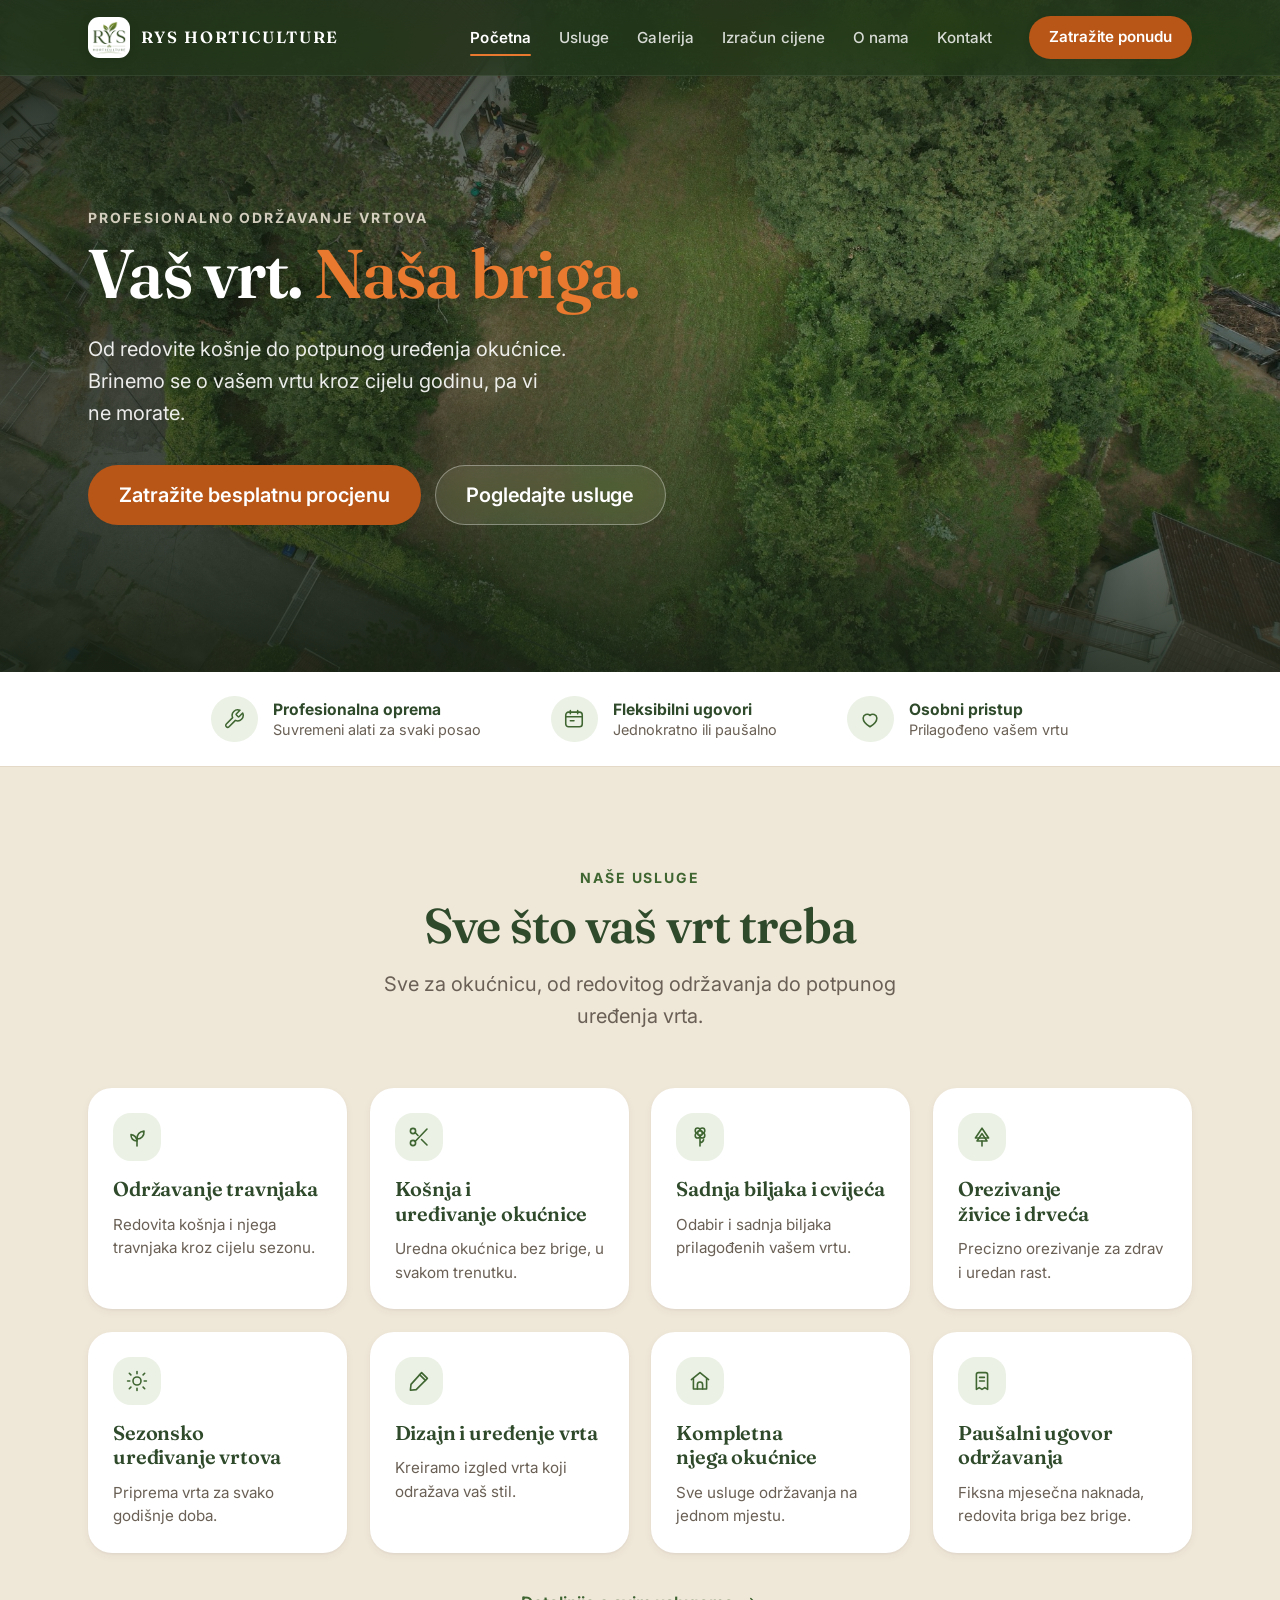
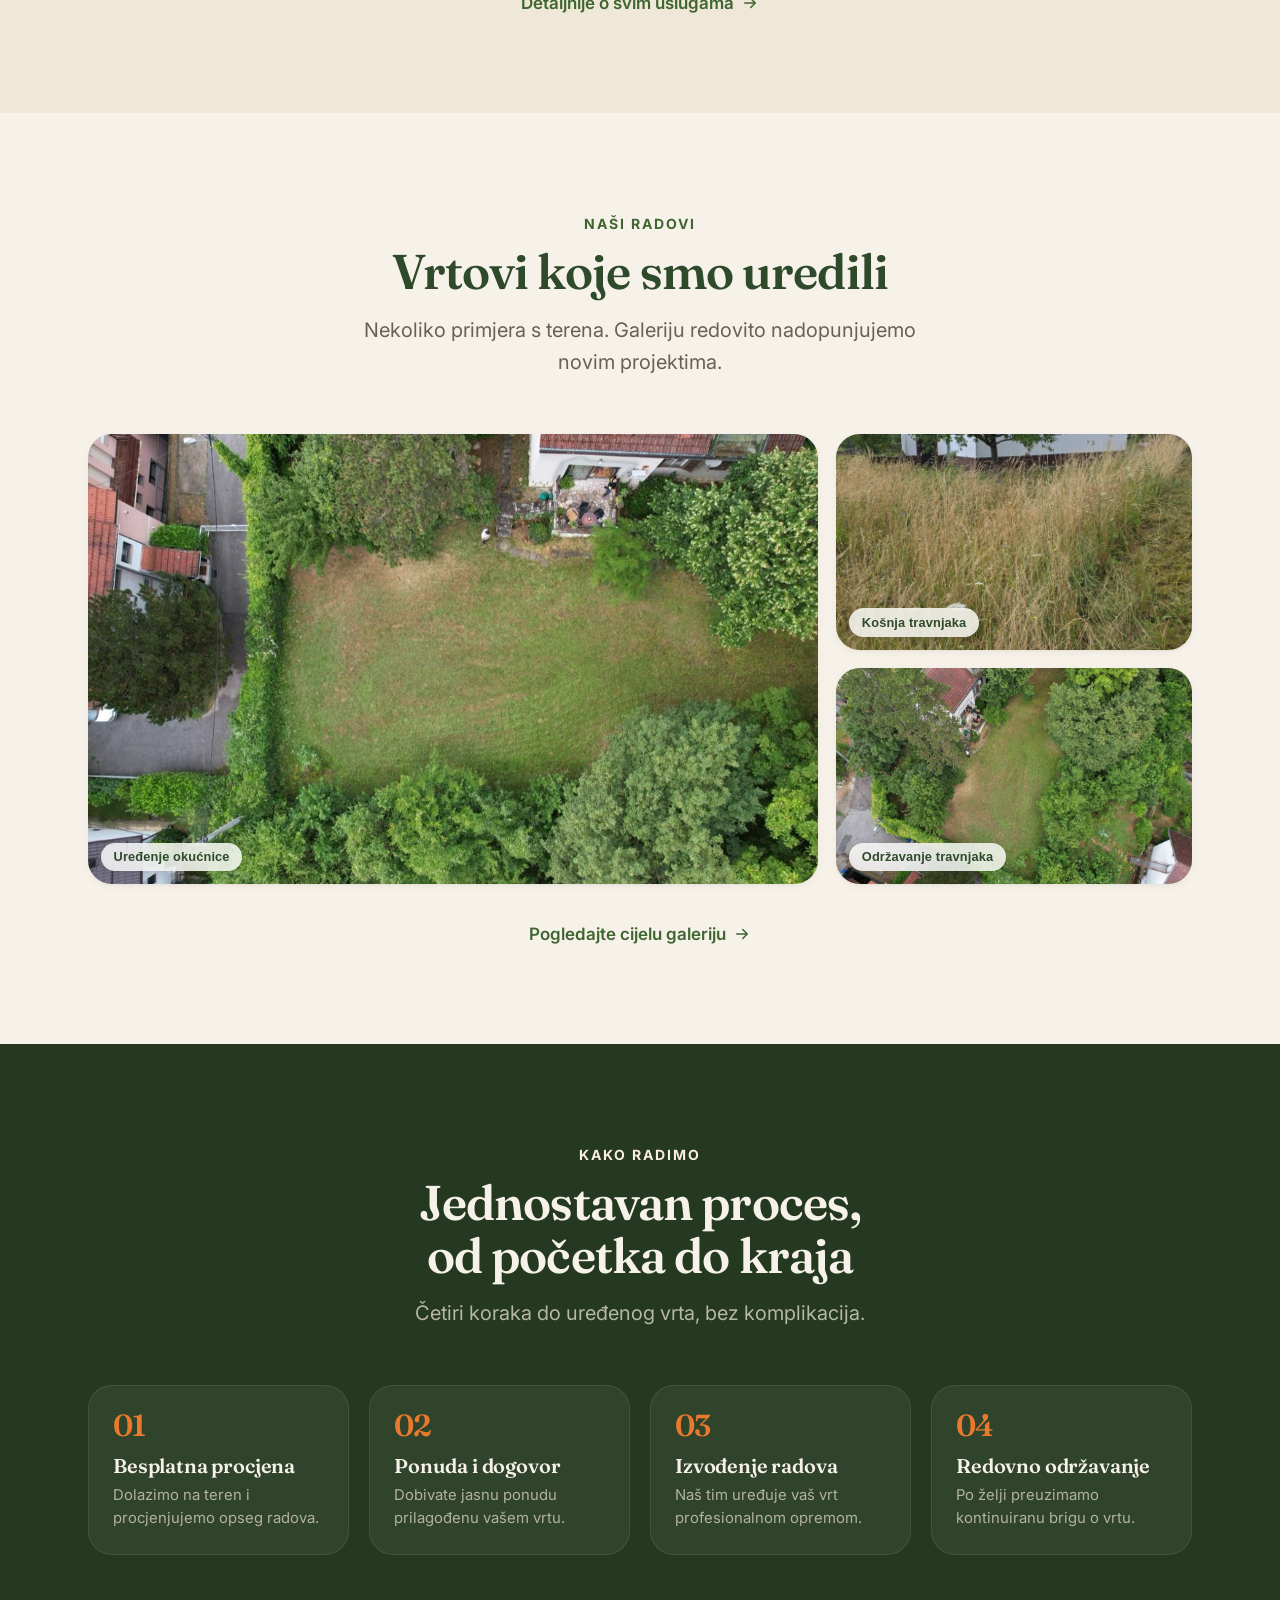
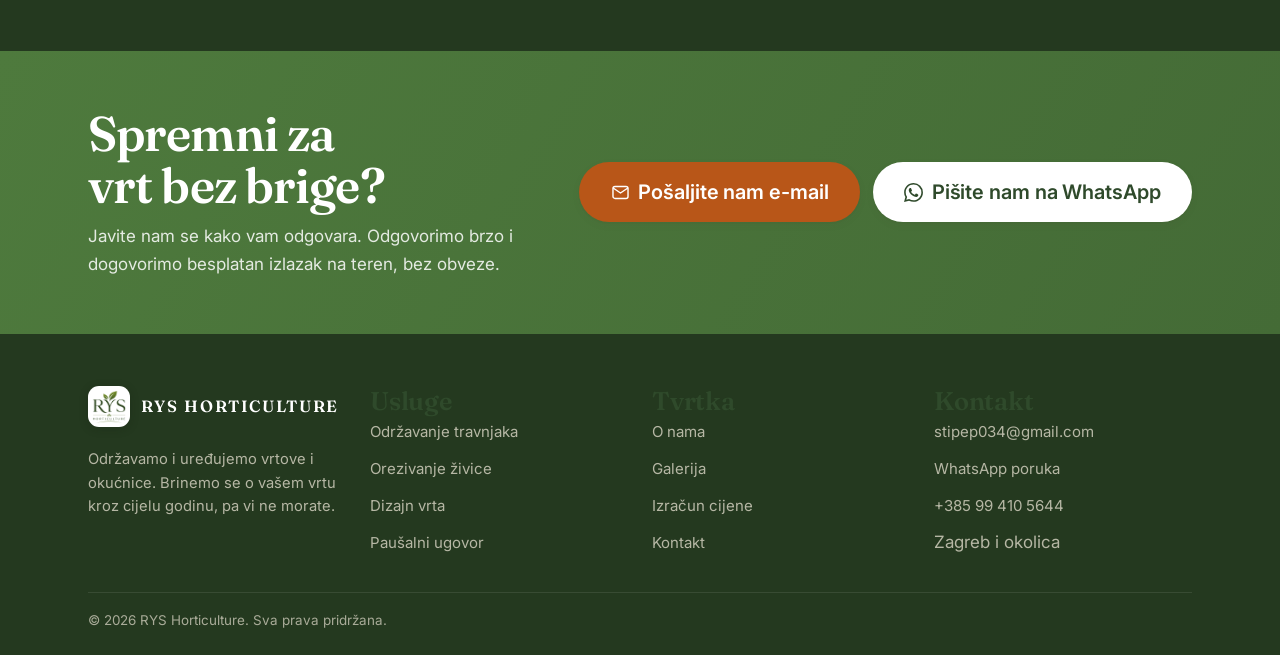
==== index.html @ 35389ca4 "Stranica v1" ====
<!DOCTYPE html>
<html lang="hr">
<head>
<meta charset="utf-8">
<meta name="viewport" content="width=device-width, initial-scale=1, viewport-fit=cover">
<title>RYS Horticulture | Profesionalno održavanje i uređenje vrtova</title>
<meta name="description" content="Od redovite košnje do potpunog uređenja okućnice. Brinemo se o vašem vrtu kroz cijelu godinu, pouzdano i uredno.">
<meta name="theme-color" content="#2F4A2B">
<link rel="icon" href="assets/img/favicon.svg" type="image/svg+xml">
<link rel="apple-touch-icon" href="assets/img/logo-sm.png">

<meta property="og:type" content="website">
<meta property="og:locale" content="hr_HR">
<meta property="og:title" content="RYS Horticulture | Vaš vrt. Naša briga.">
<meta property="og:description" content="Profesionalno održavanje i uređenje vrtova i okućnica.">
<meta property="og:image" content="assets/img/hero-vrt-sm.jpg">

<link rel="preconnect" href="https://fonts.googleapis.com">
<link rel="preconnect" href="https://fonts.gstatic.com" crossorigin>
<link rel="stylesheet" href="https://fonts.googleapis.com/css2?family=Fraunces:opsz,wght@9..144,400..700&family=Inter:wght@400;500;600;700&display=swap">
<link rel="stylesheet" href="assets/css/style.css">
<script>document.documentElement.classList.add('js');</script>

<!-- Strukturirani podaci za tražilice. Namjerno bez adrese jer još nije
     potvrđena; ne objavljujemo izmišljene podatke. -->
<script type="application/ld+json">
{
  "@context": "https://schema.org",
  "@type": "LocalBusiness",
  "name": "RYS Horticulture",
  "description": "Održavanje i uređenje vrtova i okućnica. Košnja travnjaka, orezivanje živice, sadnja, sezonsko uređenje i paušalni ugovori održavanja.",
  "telephone": "+385994105644",
  "email": "stipep034@gmail.com",
  "image": "assets/img/hero-vrt-sm.jpg",
  "logo": "assets/img/logo-sm.png",
  "priceRange": "€€",
  "areaServed": { "@type": "Place", "name": "Zagreb i okolica" },
  "hasOfferCatalog": {
    "@type": "OfferCatalog",
    "name": "Usluge",
    "itemListElement": [
      { "@type": "Offer", "itemOffered": { "@type": "Service", "name": "Održavanje travnjaka" } },
      { "@type": "Offer", "itemOffered": { "@type": "Service", "name": "Košnja i uređivanje okućnice" } },
      { "@type": "Offer", "itemOffered": { "@type": "Service", "name": "Sadnja biljaka i cvijeća" } },
      { "@type": "Offer", "itemOffered": { "@type": "Service", "name": "Orezivanje živice i drveća" } },
      { "@type": "Offer", "itemOffered": { "@type": "Service", "name": "Sezonsko uređivanje vrtova" } },
      { "@type": "Offer", "itemOffered": { "@type": "Service", "name": "Dizajn i uređenje vrta" } },
      { "@type": "Offer", "itemOffered": { "@type": "Service", "name": "Paušalni ugovor održavanja" } }
    ]
  }
}
</script>
</head>
<body>
<a class="skip-link" href="#main">Prijeđi na sadržaj</a>

<!-- ================= ZAGLAVLJE ================= -->
<header class="header">
  <div class="wrap">
    <a class="brand" href="index.html" aria-label="RYS Horticulture, početna stranica">
      <span class="brand__badge"><img src="assets/img/logo-sm.png" alt="" width="64" height="66"></span>
      <span class="brand__name">RYS Horticulture</span>
    </a>

    <nav class="nav" aria-label="Glavna navigacija">
      <a href="index.html" aria-current="page">Početna</a>
      <a href="usluge.html">Usluge</a>
      <a href="galerija.html">Galerija</a>
      <a href="izracun-cijene.html">Izračun cijene</a>
      <a href="o-nama.html">O nama</a>
      <a href="kontakt.html">Kontakt</a>
    </nav>

    <a class="btn" href="kontakt.html">Zatražite ponudu</a>

    <button class="nav-toggle" type="button" aria-label="Otvori izbornik" aria-expanded="false" aria-controls="mobilni-izbornik">
      <svg width="22" height="22" viewBox="0 0 24 24" fill="none" stroke="currentColor" stroke-width="2" stroke-linecap="round"><path d="M3 6h18M3 12h18M3 18h18"/></svg>
    </button>
  </div>
</header>

<div class="sheet-scrim"></div>
<aside class="sheet" id="mobilni-izbornik" aria-label="Izbornik">
  <span class="sheet__grip" aria-hidden="true"></span>
  <div class="sheet__top">
    <span class="brand__name">Izbornik</span>
    <button class="sheet__close" type="button" aria-label="Zatvori izbornik">
      <svg width="18" height="18" viewBox="0 0 24 24" fill="none" stroke="currentColor" stroke-width="2" stroke-linecap="round"><path d="M18 6 6 18M6 6l12 12"/></svg>
    </button>
  </div>
  <nav aria-label="Mobilna navigacija">
    <a href="index.html" aria-current="page">Početna</a>
    <a href="usluge.html">Usluge</a>
    <a href="galerija.html">Galerija</a>
    <a href="izracun-cijene.html">Izračun cijene</a>
    <a href="o-nama.html">O nama</a>
    <a href="kontakt.html">Kontakt</a>
  </nav>
  <div class="sheet__foot">
    <a class="btn" href="kontakt.html">Zatražite ponudu</a>
    <a class="btn btn--onDark" href="https://wa.me/385994105644" target="_blank" rel="noopener">WhatsApp</a>
  </div>
</aside>

<main id="main">

  <!-- ================= HERO ================= -->
  <section class="hero">
    <div class="hero__media">
      <img src="assets/img/hero-vrt.jpg"
           srcset="assets/img/hero-vrt-sm.jpg 1100w, assets/img/hero-vrt.jpg 2000w"
           sizes="100vw"
           alt="Pogled iz zraka na uređenu okućnicu s pokošenim travnjakom" fetchpriority="high" width="2000" height="1125">
    </div>
    <div class="wrap">
      <div class="hero__inner">
        <span class="eyebrow">Profesionalno održavanje vrtova</span>
        <h1>Vaš vrt. <em>Naša briga.</em></h1>
        <p class="hero__lead">Od redovite košnje do potpunog uređenja okućnice. Brinemo se o vašem vrtu kroz cijelu godinu, pa vi ne morate.</p>
        <div class="hero__actions">
          <a class="btn btn--lg" href="kontakt.html">Zatražite besplatnu procjenu</a>
          <a class="btn btn--lg btn--onDark" href="usluge.html">Pogledajte usluge</a>
        </div>
      </div>
    </div>
  </section>

  <!-- ================= TRAKA POVJERENJA ================= -->
  <section class="trust">
    <div class="wrap trust__grid">
      <div class="trust__item" data-reveal style="--i:0">
        <span class="trust__icon" aria-hidden="true">
          <svg width="22" height="22" viewBox="0 0 24 24" fill="none" stroke="currentColor" stroke-width="1.7" stroke-linecap="round" stroke-linejoin="round"><path d="M14.7 6.3a1 1 0 0 0 0 1.4l1.6 1.6a1 1 0 0 0 1.4 0l3.77-3.77a6 6 0 0 1-7.94 7.94l-6.91 6.91a2.12 2.12 0 0 1-3-3l6.91-6.91a6 6 0 0 1 7.94-7.94l-3.76 3.76Z"/></svg>
        </span>
        <div class="trust__text">
          <strong>Profesionalna oprema</strong>
          <span>Suvremeni alati za svaki posao</span>
        </div>
      </div>
      <div class="trust__item" data-reveal style="--i:1">
        <span class="trust__icon" aria-hidden="true">
          <svg width="22" height="22" viewBox="0 0 24 24" fill="none" stroke="currentColor" stroke-width="1.7" stroke-linecap="round" stroke-linejoin="round"><rect x="3" y="4.5" width="18" height="16" rx="3"/><path d="M3 9.5h18M8 2.8v3.4M16 2.8v3.4M8 14h4"/></svg>
        </span>
        <div class="trust__text">
          <strong>Fleksibilni ugovori</strong>
          <span>Jednokratno ili paušalno</span>
        </div>
      </div>
      <div class="trust__item" data-reveal style="--i:2">
        <span class="trust__icon" aria-hidden="true">
          <svg width="22" height="22" viewBox="0 0 24 24" fill="none" stroke="currentColor" stroke-width="1.7" stroke-linecap="round" stroke-linejoin="round"><path d="M12 20.5s-7.5-4.4-7.5-9.6A4.4 4.4 0 0 1 12 8.2a4.4 4.4 0 0 1 7.5 2.7c0 5.2-7.5 9.6-7.5 9.6Z"/></svg>
        </span>
        <div class="trust__text">
          <strong>Osobni pristup</strong>
          <span>Prilagođeno vašem vrtu</span>
        </div>
      </div>
    </div>
  </section>

  <!-- ================= USLUGE ================= -->
  <section class="section section--cream" id="usluge">
    <div class="wrap">
      <div class="section-head" data-reveal>
        <span class="eyebrow">Naše usluge</span>
        <h2>Sve što vaš vrt treba</h2>
        <p>Sve za okućnicu, od redovitog održavanja do potpunog uređenja vrta.</p>
      </div>

      <div class="cards">
        <article class="card" data-reveal style="--i:0">
          <span class="card__icon" aria-hidden="true">
            <svg width="24" height="24" viewBox="0 0 24 24" fill="none" stroke="currentColor" stroke-width="1.6" stroke-linecap="round" stroke-linejoin="round"><path d="M12 21v-7"/><path d="M12 14c0-4.4 2.6-7.4 7-8 .3 4.7-2.3 7.9-7 8Z"/><path d="M12 16c-.4-3.6-2.6-5.9-6-6.4-.2 3.7 2 6.2 6 6.4Z"/></svg>
          </span>
          <h3>Održavanje travnjaka</h3>
          <p>Redovita košnja i njega travnjaka kroz cijelu sezonu.</p>
        </article>

        <article class="card" data-reveal style="--i:1">
          <span class="card__icon" aria-hidden="true">
            <svg width="24" height="24" viewBox="0 0 24 24" fill="none" stroke="currentColor" stroke-width="1.6" stroke-linecap="round" stroke-linejoin="round"><circle cx="6" cy="6" r="2.6"/><circle cx="6" cy="18" r="2.6"/><path d="M20 4 8.1 16.5M14.5 14.5 20 20M8.1 7.5 11 10.5"/></svg>
          </span>
          <h3>Košnja i uređivanje okućnice</h3>
          <p>Uredna okućnica bez brige, u svakom trenutku.</p>
        </article>

        <article class="card" data-reveal style="--i:2">
          <span class="card__icon" aria-hidden="true">
            <svg width="24" height="24" viewBox="0 0 24 24" fill="none" stroke="currentColor" stroke-width="1.6" stroke-linecap="round" stroke-linejoin="round"><circle cx="12" cy="8" r="2.4"/><path d="M12 5.6c0-1.4-.9-2.6-2.4-2.6S7.2 4.2 7.2 5.6 8.4 8 9.6 8"/><path d="M14.4 8c1.2 0 2.4-1 2.4-2.4S15.6 3 14.4 3 12 4.2 12 5.6"/><path d="M12 10.4c0 1.4.9 2.6 2.4 2.6s2.4-1.2 2.4-2.6S15.6 8 14.4 8"/><path d="M9.6 8c-1.2 0-2.4 1-2.4 2.4S8.4 13 9.6 13 12 11.8 12 10.4"/><path d="M12 13v8M12 17.5c1.8 0 3.2-1.2 3.6-2.8"/></svg>
          </span>
          <h3>Sadnja biljaka i cvijeća</h3>
          <p>Odabir i sadnja biljaka prilagođenih vašem vrtu.</p>
        </article>

        <article class="card" data-reveal style="--i:3">
          <span class="card__icon" aria-hidden="true">
            <svg width="24" height="24" viewBox="0 0 24 24" fill="none" stroke="currentColor" stroke-width="1.6" stroke-linecap="round" stroke-linejoin="round"><path d="M12 3.2 18.6 13H5.4L12 3.2Z"/><path d="M12 8.6 17 16H7l5-7.4Z"/><path d="M12 16v5"/></svg>
          </span>
          <h3>Orezivanje živice i drveća</h3>
          <p>Precizno orezivanje za zdrav i uredan rast.</p>
        </article>

        <article class="card" data-reveal style="--i:0">
          <span class="card__icon" aria-hidden="true">
            <svg width="24" height="24" viewBox="0 0 24 24" fill="none" stroke="currentColor" stroke-width="1.6" stroke-linecap="round" stroke-linejoin="round"><circle cx="12" cy="12" r="4"/><path d="M12 2.6v2.2M12 19.2v2.2M4.3 4.3l1.6 1.6M18.1 18.1l1.6 1.6M2.6 12h2.2M19.2 12h2.2M4.3 19.7l1.6-1.6M18.1 5.9l1.6-1.6"/></svg>
          </span>
          <h3>Sezonsko uređivanje vrtova</h3>
          <p>Priprema vrta za svako godišnje doba.</p>
        </article>

        <article class="card" data-reveal style="--i:1">
          <span class="card__icon" aria-hidden="true">
            <svg width="24" height="24" viewBox="0 0 24 24" fill="none" stroke="currentColor" stroke-width="1.6" stroke-linecap="round" stroke-linejoin="round"><path d="M14.6 3.6 20.4 9.4 9.2 20.6l-5.8.6.6-5.8L14.6 3.6Z"/><path d="M12.6 5.6 18.4 11.4"/></svg>
          </span>
          <h3>Dizajn i uređenje vrta</h3>
          <p>Kreiramo izgled vrta koji odražava vaš stil.</p>
        </article>

        <article class="card" data-reveal style="--i:2">
          <span class="card__icon" aria-hidden="true">
            <svg width="24" height="24" viewBox="0 0 24 24" fill="none" stroke="currentColor" stroke-width="1.6" stroke-linecap="round" stroke-linejoin="round"><path d="M3.4 10.6 12 3.6l8.6 7"/><path d="M5.4 9.6V20h13.2V9.6"/><path d="M9.4 20v-4.4a2.6 2.6 0 0 1 5.2 0V20"/></svg>
          </span>
          <h3>Kompletna njega okućnice</h3>
          <p>Sve usluge održavanja na jednom mjestu.</p>
        </article>

        <article class="card" data-reveal style="--i:3">
          <span class="card__icon" aria-hidden="true">
            <svg width="24" height="24" viewBox="0 0 24 24" fill="none" stroke="currentColor" stroke-width="1.6" stroke-linecap="round" stroke-linejoin="round"><path d="M8.4 3.6h7.2a2 2 0 0 1 2 2v14.8l-2.8-1.8-2.8 1.8-2.8-1.8-2.8 1.8V5.6a2 2 0 0 1 2-2Z"/><path d="M9.6 8.4h4.8M9.6 12h4.8"/></svg>
          </span>
          <h3>Paušalni ugovor održavanja</h3>
          <p>Fiksna mjesečna naknada, redovita briga bez brige.</p>
        </article>
      </div>

      <p style="margin-top: var(--sp-5); text-align: center;" data-reveal>
        <a class="link-arrow" href="usluge.html">Detaljnije o svim uslugama
          <svg width="18" height="18" viewBox="0 0 24 24" fill="none" stroke="currentColor" stroke-width="2" stroke-linecap="round" stroke-linejoin="round"><path d="M5 12h14M13 6l6 6-6 6"/></svg>
        </a>
      </p>
    </div>
  </section>

  <!-- ================= GALERIJA (izbor) ================= -->
  <section class="section section--paper">
    <div class="wrap">
      <div class="section-head" data-reveal>
        <span class="eyebrow">Naši radovi</span>
        <h2>Vrtovi koje smo uredili</h2>
        <p>Nekoliko primjera s terena. Galeriju redovito nadopunjujemo novim projektima.</p>
      </div>

      <div class="bento">
        <button class="shot bento__item--wide" type="button" data-reveal
                data-full="assets/img/vrt-iz-zraka.jpg"
                data-caption="Uređenje i košnja veće okućnice, pogled iz zraka">
          <img src="assets/img/vrt-iz-zraka.jpg" srcset="assets/img/vrt-iz-zraka-sm.jpg 1100w, assets/img/vrt-iz-zraka.jpg 1600w" sizes="(max-width: 52rem) 100vw, 50vw" alt="Pogled iz zraka na veliku okućnicu s pokošenim travnjakom okruženu zelenilom" loading="lazy" width="1600" height="900">
          <span class="shot__tag">Uređenje okućnice</span>
        </button>

        <button class="shot" type="button" data-reveal style="--i:1"
                data-full="assets/img/travnjak-prije.jpg"
                data-caption="Zapušteni travnjak prije košnje">
          <img src="assets/img/travnjak-prije.jpg" srcset="assets/img/travnjak-prije-sm.jpg 619w, assets/img/travnjak-prije.jpg 731w" sizes="(max-width: 52rem) 100vw, 50vw" alt="Visoka, zapuštena trava ispred kuće prije košnje" loading="lazy" width="731" height="1300">
          <span class="shot__tag">Košnja travnjaka</span>
        </button>

        <button class="shot" type="button" data-reveal style="--i:2"
                data-full="assets/img/hero-vrt.jpg"
                data-caption="Pokošen travnjak i uređeni rubovi">
          <img src="assets/img/hero-vrt.jpg" srcset="assets/img/hero-vrt-sm.jpg 1100w, assets/img/hero-vrt.jpg 2000w" sizes="(max-width: 52rem) 100vw, 50vw" alt="Pogled iz zraka na pokošen travnjak s uredno oblikovanim rubovima" loading="lazy" width="2000" height="1125">
          <span class="shot__tag">Održavanje travnjaka</span>
        </button>
      </div>

      <p style="margin-top: var(--sp-5); text-align: center;" data-reveal>
        <a class="link-arrow" href="galerija.html">Pogledajte cijelu galeriju
          <svg width="18" height="18" viewBox="0 0 24 24" fill="none" stroke="currentColor" stroke-width="2" stroke-linecap="round" stroke-linejoin="round"><path d="M5 12h14M13 6l6 6-6 6"/></svg>
        </a>
      </p>
    </div>
  </section>

  <!-- ================= PROCES ================= -->
  <section class="section section--forest">
    <div class="wrap">
      <div class="section-head" data-reveal>
        <span class="eyebrow">Kako radimo</span>
        <h2>Jednostavan proces, od početka do kraja</h2>
        <p>Četiri koraka do uređenog vrta, bez komplikacija.</p>
      </div>

      <ol class="steps" style="list-style:none">
        <li class="step" data-reveal style="--i:0">
          <span class="step__num">01</span>
          <h3>Besplatna procjena</h3>
          <p>Dolazimo na teren i procjenjujemo opseg radova.</p>
        </li>
        <li class="step" data-reveal style="--i:1">
          <span class="step__num">02</span>
          <h3>Ponuda i dogovor</h3>
          <p>Dobivate jasnu ponudu prilagođenu vašem vrtu.</p>
        </li>
        <li class="step" data-reveal style="--i:2">
          <span class="step__num">03</span>
          <h3>Izvođenje radova</h3>
          <p>Naš tim uređuje vaš vrt profesionalnom opremom.</p>
        </li>
        <li class="step" data-reveal style="--i:3">
          <span class="step__num">04</span>
          <h3>Redovno održavanje</h3>
          <p>Po želji preuzimamo kontinuiranu brigu o vrtu.</p>
        </li>
      </ol>
    </div>
  </section>

  <!-- ================= CTA ================= -->
  <section class="cta">
    <div class="wrap cta__inner">
      <div class="cta__copy" data-reveal>
        <h2>Spremni za vrt bez brige?</h2>
        <p>Javite nam se kako vam odgovara. Odgovorimo brzo i dogovorimo besplatan izlazak na teren, bez obveze.</p>
      </div>
      <div class="cta__actions" data-reveal style="--i:1">
        <a class="btn btn--lg" href="mailto:stipep034@gmail.com?subject=Upit%20za%20ponudu%20%7C%20RYS%20Horticulture">
          <svg width="19" height="19" viewBox="0 0 24 24" fill="none" stroke="currentColor" stroke-width="1.8" stroke-linecap="round" stroke-linejoin="round"><rect x="2.5" y="4.5" width="19" height="15" rx="2.6"/><path d="m3.2 6.6 8.8 6 8.8-6"/></svg>
          Pošaljite nam e-mail
        </a>
        <!-- PLACEHOLDER: zamijeniti stvarnim WhatsApp brojem -->
        <a class="btn btn--lg btn--white" href="https://wa.me/385994105644?text=Pozdrav%2C%20zanima%20me%20ponuda%20za%20ure%C4%91enje%20vrta." target="_blank" rel="noopener">
          <svg width="19" height="19" viewBox="0 0 24 24" fill="currentColor" aria-hidden="true"><path d="M17.472 14.382c-.297-.149-1.758-.867-2.03-.967-.273-.099-.471-.148-.67.15-.197.297-.767.966-.94 1.164-.173.199-.347.223-.644.075-.297-.15-1.255-.463-2.39-1.475-.883-.788-1.48-1.761-1.653-2.059-.173-.297-.018-.458.13-.606.134-.133.298-.347.446-.52.149-.174.198-.298.298-.497.099-.198.05-.371-.025-.52-.075-.149-.669-1.612-.916-2.207-.242-.579-.487-.5-.669-.51a12.8 12.8 0 0 0-.57-.01c-.198 0-.52.074-.792.372-.272.297-1.04 1.016-1.04 2.479 0 1.462 1.065 2.875 1.213 3.074.149.198 2.096 3.2 5.077 4.487.709.306 1.262.489 1.694.625.712.227 1.36.195 1.872.118.571-.085 1.758-.719 2.006-1.413.248-.694.248-1.289.173-1.413-.074-.124-.272-.198-.57-.347M12.05 21.785h-.004a9.87 9.87 0 0 1-5.031-1.378l-.361-.214-3.741.982.998-3.648-.235-.374a9.86 9.86 0 0 1-1.51-5.26c.001-5.45 4.436-9.884 9.888-9.884 2.64 0 5.122 1.03 6.988 2.898a9.825 9.825 0 0 1 2.893 6.994c-.003 5.45-4.437 9.884-9.885 9.884m8.413-18.297A11.815 11.815 0 0 0 12.05 0C5.495 0 .16 5.335.157 11.892c0 2.096.547 4.142 1.588 5.945L.057 24l6.305-1.654a11.882 11.882 0 0 0 5.683 1.448h.005c6.554 0 11.89-5.335 11.893-11.893a11.821 11.821 0 0 0-3.48-8.413"/></svg>
          Pišite nam na WhatsApp
        </a>
      </div>
    </div>
  </section>

</main>

<!-- ================= PODNOŽJE ================= -->
<footer class="footer">
  <div class="wrap">
    <div class="footer__grid">
      <div class="footer__brand">
        <a class="brand" href="index.html">
          <span class="brand__badge"><img src="assets/img/logo-sm.png" alt="" width="64" height="66"></span>
          <span class="brand__name">RYS Horticulture</span>
        </a>
        <p>Održavamo i uređujemo vrtove i okućnice. Brinemo se o vašem vrtu kroz cijelu godinu, pa vi ne morate.</p>
      </div>

      <div>
        <h3>Usluge</h3>
        <ul>
          <li><a href="usluge.html#travnjaci">Održavanje travnjaka</a></li>
          <li><a href="usluge.html#zivica">Orezivanje živice</a></li>
          <li><a href="usluge.html#dizajn">Dizajn vrta</a></li>
          <li><a href="usluge.html#pausal">Paušalni ugovor</a></li>
        </ul>
      </div>

      <div>
        <h3>Tvrtka</h3>
        <ul>
          <li><a href="o-nama.html">O nama</a></li>
          <li><a href="galerija.html">Galerija</a></li>
          <li><a href="izracun-cijene.html">Izračun cijene</a></li>
          <li><a href="kontakt.html">Kontakt</a></li>
        </ul>
      </div>

      <div>
        <h3>Kontakt</h3>
        <!-- PLACEHOLDER: svi kontakt podaci -->
        <ul>
          <li><a href="mailto:stipep034@gmail.com">stipep034@gmail.com</a></li>
          <li><a href="https://wa.me/385994105644" target="_blank" rel="noopener">WhatsApp poruka</a></li>
          <li><a href="tel:+385994105644">+385 99 410 5644</a></li>
          <li>Zagreb i okolica</li>
        </ul>
      </div>
    </div>

    <div class="footer__bottom">
      <span>© 2026 RYS Horticulture. Sva prava pridržana.</span>
    </div>
  </div>
</footer>

<!-- ================= LIGHTBOX ================= -->
<div class="lightbox" role="dialog" aria-modal="true" aria-label="Pregled fotografije">
  <div class="lightbox__bar">
    <span data-lb-counter>1 / 1</span>
    <button class="lightbox__close" type="button" aria-label="Zatvori pregled">
      <svg width="18" height="18" viewBox="0 0 24 24" fill="none" stroke="currentColor" stroke-width="2" stroke-linecap="round"><path d="M18 6 6 18M6 6l12 12"/></svg>
    </button>
  </div>
  <div class="lightbox__stage">
    <div class="lightbox__track"></div>
  </div>
  <div class="lightbox__foot">
    <button class="lightbox__nav" type="button" data-lb-prev aria-label="Prethodna fotografija">
      <svg width="18" height="18" viewBox="0 0 24 24" fill="none" stroke="currentColor" stroke-width="2" stroke-linecap="round" stroke-linejoin="round"><path d="m15 5-7 7 7 7"/></svg>
    </button>
    <span class="lightbox__caption" data-lb-caption></span>
    <button class="lightbox__nav" type="button" data-lb-next aria-label="Sljedeća fotografija">
      <svg width="18" height="18" viewBox="0 0 24 24" fill="none" stroke="currentColor" stroke-width="2" stroke-linecap="round" stroke-linejoin="round"><path d="m9 5 7 7-7 7"/></svg>
    </button>
  </div>
</div>

<script src="assets/js/main.js" defer></script>
</body>
</html>
---- assets/css/style.css ----
/* ==========================================================================
   RYS Horticulture — dizajn sustav
   Paleta: Option A "Warm & Approachable"
   ========================================================================== */

/* --------------------------------------------------------------------------
   1. Tokeni
   -------------------------------------------------------------------------- */
:root {
  /* Boje — brand */
  --cream:          #EFE7D8;
  --leaf:           #4E7A3D;
  --forest:         #2F4A2B;
  --terracotta:     #E8792E;
  --bark:           #4A4238;

  /* Boje — izvedene (podešene za kontrast) */
  --cream-hi:       #F7F2E9;   /* svjetlija kremasta ploha */
  --cream-lo:       #E4D9C6;   /* rub / razdjelnik na kremastoj */
  --surface:        #FFFFFF;
  --leaf-700:       #3F6531;   /* tekst zelene boje na kremastoj (5.5:1) */
  --leaf-300:       #8CB077;   /* zelena na tamnoj podlozi */
  --leaf-050:       #EBF1E5;
  --forest-900:     #24391F;
  --forest-700:     #2F4A2B;
  --forest-500:     #3D5F37;
  --terracotta-600: #B85618;   /* ispuna gumba, bijeli tekst (4.8:1) */
  --terracotta-700: #97440F;
  --terracotta-050: #FBEDE1;
  --bark-600:       #6A6055;   /* prigušeni tekst */
  --bark-400:       #938A7D;

  /* Semantika */
  --bg:             var(--cream);
  --text:           var(--bark);
  --text-muted:     var(--bark-600);
  --heading:        var(--forest);
  --line:           color-mix(in srgb, var(--bark) 14%, transparent);

  /* Tipografija */
  --font-display: "Fraunces", "Iowan Old Style", "Palatino Linotype", Georgia, serif;
  --font-ui: "Inter", system-ui, -apple-system, "Segoe UI", Roboto, sans-serif;

  --step--1: clamp(0.82rem, 0.80rem + 0.10vw, 0.875rem);
  --step-0:  clamp(1rem, 0.97rem + 0.15vw, 1.0625rem);
  --step-1:  clamp(1.125rem, 1.08rem + 0.22vw, 1.25rem);
  --step-2:  clamp(1.3rem, 1.20rem + 0.50vw, 1.6rem);
  --step-3:  clamp(1.6rem, 1.40rem + 1.00vw, 2.25rem);
  --step-4:  clamp(2rem, 1.65rem + 1.75vw, 3.1rem);
  --step-5:  clamp(2.5rem, 1.90rem + 3.00vw, 4.4rem);

  /* Prostor — u rem, da layout raste zajedno s tekstom */
  --sp-1: 0.375rem;
  --sp-2: 0.625rem;
  --sp-3: 1rem;
  --sp-4: 1.5rem;
  --sp-5: 2.25rem;
  --sp-6: 3.25rem;
  --sp-7: 4.5rem;
  --sp-8: 6rem;

  --wrap: 74rem;
  --wrap-narrow: 46rem;
  --gutter: clamp(1.15rem, 4vw, 2.5rem);

  /* Radijusi */
  --r-xs: 8px;
  --r-sm: 12px;
  --r-md: 18px;
  --r-lg: 24px;
  --r-xl: 32px;
  --r-full: 999px;

  /* Sjene — tople, ne sive */
  --shadow-xs: 0 1px 2px rgba(74, 66, 56, .06);
  --shadow-sm: 0 1px 2px rgba(74, 66, 56, .05), 0 3px 8px rgba(74, 66, 56, .05);
  --shadow-md: 0 2px 4px rgba(74, 66, 56, .05), 0 10px 26px rgba(74, 66, 56, .08);
  --shadow-lg: 0 4px 10px rgba(74, 66, 56, .06), 0 26px 56px rgba(74, 66, 56, .13);

  --header-h: 4.75rem;
  --focus: 0 0 0 3px var(--cream), 0 0 0 5.5px var(--leaf);
}

/* --------------------------------------------------------------------------
   2. Reset / baza
   -------------------------------------------------------------------------- */
*, *::before, *::after { box-sizing: border-box; }

html {
  -webkit-text-size-adjust: 100%;
  scroll-behavior: smooth;
  scroll-padding-top: calc(var(--header-h) + 1rem);
}

body {
  margin: 0;
  background: var(--bg);
  color: var(--text);
  font-family: var(--font-ui);
  font-size: var(--step-0);
  line-height: 1.65;
  -webkit-font-smoothing: antialiased;
  text-rendering: optimizeLegibility;
  overflow-x: hidden;
}

body.is-locked { overflow: hidden; }

img, svg, video { display: block; max-width: 100%; }
img { height: auto; }

/* Atribut `hidden` mora pobijediti svaki autorski `display` (npr. flex/grid),
   inače element ostane vidljiv iako je označen kao skriven. */
[hidden] { display: none !important; }

h1, h2, h3, h4 {
  font-family: var(--font-display);
  font-optical-sizing: auto;
  color: var(--heading);
  font-weight: 600;
  margin: 0;
  text-wrap: balance;
}

/* Tracking i leading ovise o veličini — nikad jedna vrijednost za sve */
h1 { font-size: var(--step-5); line-height: 1.02; letter-spacing: -0.025em; }
h2 { font-size: var(--step-4); line-height: 1.08; letter-spacing: -0.018em; }
h3 { font-size: var(--step-2); line-height: 1.22; letter-spacing: -0.008em; }
h4 { font-size: var(--step-1); line-height: 1.3; letter-spacing: -0.004em; font-weight: 600; }

p { margin: 0; text-wrap: pretty; }

a { color: var(--leaf-700); text-decoration-color: color-mix(in srgb, currentColor 35%, transparent); text-underline-offset: 3px; }
a:hover { text-decoration-color: currentColor; }

ul, ol { margin: 0; padding: 0; }

:focus-visible {
  outline: none;
  box-shadow: var(--focus);
  border-radius: var(--r-xs);
}

::selection { background: color-mix(in srgb, var(--terracotta) 30%, transparent); }

.skip-link {
  position: absolute;
  left: var(--gutter); top: 0.6rem;
  z-index: 200;
  padding: .7rem 1.1rem;
  background: var(--surface);
  border-radius: var(--r-sm);
  font-weight: 600;
  box-shadow: var(--shadow-md);
  transform: translateY(-160%);
  transition: transform 180ms ease-out;
}
.skip-link:focus-visible { transform: translateY(0); }

.visually-hidden {
  position: absolute; width: 1px; height: 1px;
  padding: 0; margin: -1px; overflow: hidden;
  clip-path: inset(50%); white-space: nowrap;
}

/* --------------------------------------------------------------------------
   3. Layout
   -------------------------------------------------------------------------- */
.wrap {
  width: 100%;
  max-width: var(--wrap);
  margin-inline: auto;
  padding-inline: var(--gutter);
}
.wrap--narrow { max-width: var(--wrap-narrow); }

.section { padding-block: clamp(3.25rem, 8vw, var(--sp-8)); }
.section--tight { padding-block: clamp(2.5rem, 6vw, 4rem); }
.section--cream { background: var(--cream); }
.section--paper { background: var(--cream-hi); }
.section--forest { background: var(--forest-900); color: color-mix(in srgb, var(--cream) 88%, transparent); }
.section--forest h2, .section--forest h3 { color: var(--cream-hi); }

.section-head {
  max-width: 40rem;
  margin-inline: auto;
  text-align: center;
  margin-bottom: clamp(2rem, 5vw, 3.5rem);
}
.section-head p {
  margin-top: var(--sp-3);
  color: var(--text-muted);
  font-size: var(--step-1);
  line-height: 1.6;
}
.section--forest .section-head p { color: color-mix(in srgb, var(--cream) 72%, transparent); }

.eyebrow {
  display: inline-block;
  font-size: var(--step--1);
  font-weight: 700;
  letter-spacing: 0.14em;   /* mali tekst — pozitivan tracking */
  text-transform: uppercase;
  color: var(--leaf-700);
  margin-bottom: var(--sp-2);
}
/* Na tamnoj podlozi puna terakota daje 4.29:1 — ispod AA praga za ovaj
   sitni podebljani tekst. Svijetla varijanta daje 10.9:1. */
.eyebrow--warm { color: var(--terracotta-050); }
.section--forest .eyebrow { color: var(--terracotta-050); }

.stack > * + * { margin-top: var(--sp-3); }

/* --------------------------------------------------------------------------
   4. Gumbi
   -------------------------------------------------------------------------- */
.btn {
  --btn-bg: var(--terracotta-600);
  --btn-fg: #fff;
  display: inline-flex;
  align-items: center;
  justify-content: center;
  gap: .55rem;
  padding: 0.9rem 1.5rem;
  min-height: 3rem;
  border: 1px solid transparent;
  border-radius: var(--r-full);
  background: var(--btn-bg);
  color: var(--btn-fg);
  font-family: var(--font-ui);
  font-size: var(--step-0);
  font-weight: 600;
  letter-spacing: -0.005em;
  line-height: 1.2;
  text-decoration: none;
  cursor: pointer;
  white-space: nowrap;
  max-width: 100%;
  transform: translateZ(0);
  transition: background-color 160ms ease-out, box-shadow 200ms ease-out, transform 120ms cubic-bezier(.32,.72,0,1);
  box-shadow: var(--shadow-sm);
}
.btn:hover { background: var(--terracotta-700); box-shadow: var(--shadow-md); }
/* Odziv na pritisak, ne na otpuštanje */
.btn[data-pressed] { transform: scale(.965); transition-duration: 90ms; }

.btn--ghost {
  --btn-bg: transparent;
  --btn-fg: var(--forest);
  border-color: color-mix(in srgb, var(--forest) 26%, transparent);
  box-shadow: none;
}
.btn--ghost:hover { background: color-mix(in srgb, var(--forest) 7%, transparent); border-color: color-mix(in srgb, var(--forest) 40%, transparent); box-shadow: none; }

.btn--onDark {
  --btn-bg: rgba(255,255,255,.10);
  --btn-fg: #fff;
  border-color: rgba(255,255,255,.34);
  backdrop-filter: blur(14px) saturate(150%);
  -webkit-backdrop-filter: blur(14px) saturate(150%);
  box-shadow: none;
}
.btn--onDark:hover { background: rgba(255,255,255,.20); border-color: rgba(255,255,255,.55); box-shadow: none; }

.btn--white { --btn-bg: #fff; --btn-fg: var(--forest); }
.btn--white:hover { background: var(--cream-hi); }

.btn--leaf { --btn-bg: var(--leaf-700); }
.btn--leaf:hover { background: var(--forest); }

.btn--lg { padding: 1.05rem 1.9rem; min-height: 3.4rem; font-size: var(--step-1); }
.btn--block { width: 100%; }
/* Na telefonu duga oznaka mora prelomiti umjesto da probije ekran */
@media (max-width: 30rem) { .btn { white-space: normal; } }
.btn svg { flex: none; }

.link-arrow {
  display: inline-flex;
  align-items: center;
  gap: .45rem;
  font-weight: 600;
  text-decoration: none;
  color: var(--leaf-700);
}
.link-arrow svg { transition: transform 260ms cubic-bezier(.32,.72,0,1); }
.link-arrow:hover svg { transform: translateX(4px); }

/* --------------------------------------------------------------------------
   5. Zaglavlje / navigacija  (prozirni materijal, sadržaj klizi ispod)
   -------------------------------------------------------------------------- */
.header {
  position: fixed;
  inset: 0 0 auto 0;
  z-index: 80;
  height: var(--header-h);
  display: flex;
  align-items: center;
  background: rgba(36, 57, 31, .62);
  backdrop-filter: blur(22px) saturate(160%);
  -webkit-backdrop-filter: blur(22px) saturate(160%);
  border-bottom: 1px solid rgba(255,255,255,.07);
  transition: background-color 300ms ease-out, box-shadow 300ms ease-out;
}
.header[data-scrolled] {
  background: rgba(36, 57, 31, .88);
  box-shadow: 0 8px 30px rgba(20, 32, 17, .28);
}
.header .wrap { display: flex; align-items: center; gap: var(--sp-4); }

.brand {
  display: inline-flex;
  align-items: center;
  gap: .7rem;
  text-decoration: none;
  margin-right: auto;
  flex: none;
}
.brand__badge {
  width: 2.6rem; height: 2.6rem;
  flex: none;
  display: grid;
  place-items: center;
  background: #fff;
  border-radius: 11px;
  padding: 4px;
  box-shadow: 0 2px 8px rgba(20,32,17,.25);
}
.brand__badge img { width: 100%; height: auto; }
.brand__name {
  font-family: var(--font-display);
  font-size: 1.02rem;
  font-weight: 600;
  letter-spacing: 0.10em;
  text-transform: uppercase;
  color: #fff;
  white-space: nowrap;
}

.nav { display: flex; align-items: center; gap: .15rem; }
.nav a {
  position: relative;
  padding: .55rem .8rem;
  border-radius: var(--r-sm);
  font-size: 0.95rem;
  font-weight: 500;
  white-space: nowrap;   /* inače se „Izračun cijene" lomi u dva retka */
  /* vibrancy: nad prozirnim materijalom tekst je svjetliji i malo razmaknutiji */
  color: rgba(255,255,255,.82);
  letter-spacing: 0.005em;
  text-decoration: none;
  transition: color 160ms ease-out, background-color 160ms ease-out;
}
.nav a:hover { color: #fff; background: rgba(255,255,255,.10); }
.nav a[aria-current="page"] { color: #fff; font-weight: 600; }
.nav a[aria-current="page"]::after {
  content: "";
  position: absolute;
  left: .8rem; right: .8rem; bottom: .18rem;
  height: 2px;
  border-radius: 2px;
  background: var(--terracotta);
}

.header .btn { padding: .7rem 1.2rem; min-height: 2.7rem; font-size: .95rem; }

.nav-toggle {
  display: none;
  width: 2.85rem; height: 2.85rem;
  align-items: center; justify-content: center;
  border: 1px solid rgba(255,255,255,.22);
  border-radius: var(--r-sm);
  background: rgba(255,255,255,.08);
  color: #fff;
  cursor: pointer;
}
.nav-toggle[data-pressed] { transform: scale(.94); }

/* Ladica na mobitelu — ulazi i izlazi istim putem (zdesna) */
.sheet-scrim {
  position: fixed;
  inset: 0;
  z-index: 90;
  background: rgba(24, 34, 20, .5);
  backdrop-filter: blur(3px);
  -webkit-backdrop-filter: blur(3px);
  opacity: 0;
  visibility: hidden;
}
.sheet-scrim[data-open] { visibility: visible; }

.sheet {
  position: fixed;
  top: 0; right: 0; bottom: 0;
  z-index: 91;
  width: min(21rem, 86vw);
  display: flex;
  flex-direction: column;
  padding: var(--sp-4) var(--sp-4) var(--sp-5);
  background: var(--forest-900);
  color: #fff;
  box-shadow: -18px 0 60px rgba(18, 28, 15, .4);
  transform: translate3d(100%, 0, 0);
  visibility: hidden;
  touch-action: pan-y;
}
.sheet[data-open] { visibility: visible; }
.sheet__grip {
  position: absolute;
  left: .45rem; top: 50%;
  width: 4px; height: 3.2rem;
  margin-top: -1.6rem;
  border-radius: 4px;
  background: rgba(255,255,255,.22);
}
.sheet__top { display: flex; align-items: center; justify-content: space-between; margin-bottom: var(--sp-4); }
.sheet__close {
  width: 2.6rem; height: 2.6rem;
  display: grid; place-items: center;
  border: 1px solid rgba(255,255,255,.2);
  border-radius: var(--r-full);
  background: rgba(255,255,255,.08);
  color: #fff;
  cursor: pointer;
}
.sheet nav { display: flex; flex-direction: column; gap: .2rem; }
.sheet nav a {
  padding: .85rem .9rem;
  border-radius: var(--r-sm);
  color: rgba(255,255,255,.85);
  font-size: 1.08rem;
  font-weight: 500;
  text-decoration: none;
}
.sheet nav a:hover, .sheet nav a[aria-current="page"] { background: rgba(255,255,255,.10); color: #fff; }
.sheet nav a[aria-current="page"] { font-weight: 600; }
.sheet__foot { margin-top: auto; padding-top: var(--sp-4); display: grid; gap: .6rem; }
.sheet__foot .btn { width: 100%; }

/* Šest stavki uz logotip i gumb treba oko 1100 px — ispod toga hamburger.
   Ranija granica od 62rem ostavljala je pojas u kojem se izbornik lomio. */
@media (max-width: 70rem) {
  .nav, .header > .wrap > .btn { display: none; }
  .nav-toggle { display: inline-flex; }
}

/* --------------------------------------------------------------------------
   6. Hero
   -------------------------------------------------------------------------- */
.hero {
  position: relative;
  isolation: isolate;
  display: flex;
  align-items: center;
  min-height: min(42rem, 92svh);
  padding-top: calc(var(--header-h) + var(--sp-6));
  padding-bottom: var(--sp-7);
  overflow: hidden;
  background: var(--forest-900);
}
.hero__media { position: absolute; inset: 0; z-index: -2; }
.hero__media img { width: 100%; height: 100%; object-fit: cover; }
.hero__media::after {
  content: "";
  position: absolute;
  inset: 0;
  background:
    linear-gradient(180deg, rgba(24,34,20,.72) 0%, rgba(24,34,20,.32) 38%, rgba(24,34,20,.55) 74%, rgba(24,34,20,.86) 100%),
    linear-gradient(96deg, rgba(24,34,20,.62) 0%, rgba(24,34,20,.08) 62%);
}
.hero__inner { max-width: 40rem; }
.hero .eyebrow { color: var(--cream); opacity: .85; }
.hero h1 { color: #fff; text-shadow: 0 2px 30px rgba(18,28,15,.4); }
.hero h1 em { font-style: normal; color: var(--terracotta); }
.hero__lead {
  margin-top: var(--sp-4);
  max-width: 34rem;
  font-size: var(--step-1);
  line-height: 1.6;
  color: rgba(255,255,255,.9);
}
.hero__actions { margin-top: var(--sp-5); display: flex; flex-wrap: wrap; gap: .85rem; }

/* Kraće zaglavlje za podstranice */
.pagehead {
  position: relative;
  isolation: isolate;
  padding-top: calc(var(--header-h) + var(--sp-6));
  padding-bottom: var(--sp-6);
  background: var(--forest-900);
  color: #fff;
  overflow: hidden;
}
.pagehead::before {
  content: "";
  position: absolute;
  inset: -40% -10% auto -10%;
  height: 130%;
  z-index: -1;
  background: radial-gradient(60% 60% at 22% 30%, rgba(78,122,61,.55) 0%, transparent 70%),
              radial-gradient(50% 50% at 88% 10%, rgba(232,121,46,.18) 0%, transparent 70%);
}
.pagehead h1 { color: #fff; }
.pagehead p { margin-top: var(--sp-3); max-width: 40rem; font-size: var(--step-1); color: rgba(255,255,255,.82); }
.pagehead .eyebrow { color: var(--terracotta); }

/* --------------------------------------------------------------------------
   7. Traka povjerenja
   -------------------------------------------------------------------------- */
.trust {
  background: var(--surface);
  border-bottom: 1px solid var(--cream-lo);
}
/* Skupina se centrira kao cjelina — stavke su različitih širina pa bi jednaki
   stupci ostavili nesimetrične rubove. */
.trust__grid {
  display: flex;
  flex-wrap: wrap;
  justify-content: center;
  gap: var(--sp-4) clamp(2rem, 5.5vw, 4.5rem);
  padding-block: var(--sp-4);
}
.trust__item { display: flex; align-items: center; gap: .95rem; flex: 0 1 auto; }
/* U jednom stupcu centriranje po retku razbije poravnanje ikona — tada lijevo */
@media (max-width: 40rem) {
  .trust__grid { justify-content: flex-start; gap: var(--sp-3); }
}
.trust__icon {
  flex: none;
  width: 2.9rem; height: 2.9rem;
  display: grid; place-items: center;
  border-radius: var(--r-full);
  background: var(--leaf-050);
  color: var(--leaf-700);
}
/* Ciljano na .trust__text, ne na svaki span u stavci — inače nadjača
   display:grid na .trust__icon i ikona ispadne iz sredine kruga. */
.trust__text strong { display: block; color: var(--forest); font-size: .98rem; line-height: 1.35; }
.trust__text span { display: block; font-size: .9rem; color: var(--text-muted); line-height: 1.4; }

/* --------------------------------------------------------------------------
   8. Kartice usluga
   -------------------------------------------------------------------------- */
.cards {
  display: grid;
  gap: clamp(1rem, 2.2vw, 1.4rem);
  grid-template-columns: repeat(auto-fill, minmax(15.5rem, 1fr));
}
.card {
  position: relative;
  display: flex;
  flex-direction: column;
  gap: .7rem;
  padding: var(--sp-4);
  background: var(--surface);
  border: 1px solid transparent;
  border-radius: var(--r-lg);
  box-shadow: var(--shadow-sm);
  transition: transform 320ms cubic-bezier(.32,.72,0,1), box-shadow 320ms ease-out, border-color 320ms ease-out;
}
.card:hover { transform: translateY(-4px); box-shadow: var(--shadow-lg); border-color: color-mix(in srgb, var(--leaf) 22%, transparent); }
.card__icon {
  width: 3rem; height: 3rem;
  display: grid; place-items: center;
  border-radius: var(--r-md);
  background: var(--leaf-050);
  color: var(--leaf-700);
  margin-bottom: .3rem;
  transition: background-color 320ms ease-out, color 320ms ease-out;
}
.card:hover .card__icon { background: var(--terracotta-050); color: var(--terracotta-700); }
.card h3 { font-size: var(--step-1); }
.card p { font-size: .95rem; line-height: 1.55; color: var(--text-muted); }

/* Detaljna usluga (stranica Usluge) */
.service {
  display: grid;
  gap: var(--sp-4);
  grid-template-columns: 3rem 1fr;
  align-items: start;
  padding: var(--sp-5) 0;
  border-top: 1px solid var(--cream-lo);
}
.service:first-of-type { border-top: 0; }
.service__icon {
  width: 3rem; height: 3rem;
  display: grid; place-items: center;
  border-radius: var(--r-md);
  background: var(--leaf-050);
  color: var(--leaf-700);
}
.service h3 { margin-bottom: .5rem; }
.service p { color: var(--text-muted); max-width: 44rem; }
.service ul {
  list-style: none;
  margin-top: var(--sp-3);
  display: grid;
  gap: .5rem .5rem;
  grid-template-columns: repeat(auto-fit, minmax(min(17rem, 100%), 1fr));
}
.service li {
  position: relative;
  padding-left: 1.55rem;
  font-size: .95rem;
  color: var(--text);
}
.service li::before {
  content: "";
  position: absolute;
  left: 0; top: .55em;
  width: .5rem; height: .5rem;
  border-radius: 2px;
  background: var(--terracotta);
  transform: rotate(45deg);
}

/* Istaknuti okvir */
.panel {
  padding: clamp(1.5rem, 4vw, var(--sp-5));
  background: var(--surface);
  border-radius: var(--r-xl);
  box-shadow: var(--shadow-md);
}
.panel--leaf {
  background: linear-gradient(140deg, var(--forest) 0%, var(--forest-900) 100%);
  color: rgba(255,255,255,.86);
  box-shadow: var(--shadow-lg);
}
.panel--leaf h2, .panel--leaf h3 { color: #fff; }

/* --------------------------------------------------------------------------
   9. Galerija
   -------------------------------------------------------------------------- */
.bento {
  display: grid;
  gap: clamp(.85rem, 1.8vw, 1.15rem);
  grid-template-columns: repeat(2, 1fr);
}
@media (min-width: 52rem) {
  .bento { grid-template-columns: repeat(3, 1fr); grid-auto-rows: 13.5rem; }
  .bento__item--wide { grid-column: span 2; grid-row: span 2; }
  .bento__item--tall { grid-row: span 2; }
}

.shot {
  position: relative;
  display: block;
  width: 100%;
  height: 100%;
  min-height: 11rem;
  padding: 0;
  border: 0;
  border-radius: var(--r-lg);
  overflow: hidden;
  background: var(--cream-lo);
  cursor: zoom-in;
  box-shadow: var(--shadow-sm);
  transition: transform 320ms cubic-bezier(.32,.72,0,1), box-shadow 320ms ease-out;
}
.shot img {
  width: 100%; height: 100%;
  object-fit: cover;
  transition: transform 620ms cubic-bezier(.32,.72,0,1);
}
.shot:hover { box-shadow: var(--shadow-lg); }
.shot:hover img { transform: scale(1.045); }
.shot[data-pressed] { transform: scale(.985); }
.shot__tag {
  position: absolute;
  left: .8rem; bottom: .8rem;
  padding: .42rem .8rem;
  border-radius: var(--r-full);
  background: rgba(255,255,255,.82);
  backdrop-filter: blur(14px) saturate(160%);
  -webkit-backdrop-filter: blur(14px) saturate(160%);
  color: var(--forest);
  font-size: .8rem;
  font-weight: 600;
  letter-spacing: .01em;
  box-shadow: 0 2px 10px rgba(30,40,25,.16);
}

/* Rezervirano mjesto za buduće fotografije */
.shot--empty {
  cursor: default;
  display: grid;
  place-items: center;
  gap: .6rem;
  padding: var(--sp-4);
  text-align: center;
  background:
    repeating-linear-gradient(135deg, transparent 0 11px, color-mix(in srgb, var(--bark) 4%, transparent) 11px 22px),
    var(--cream-hi);
  border: 1px dashed color-mix(in srgb, var(--bark) 24%, transparent);
  box-shadow: none;
}
.shot--empty:hover { box-shadow: none; }
.shot--empty span { font-size: .85rem; font-weight: 600; color: var(--bark-600); letter-spacing: .04em; text-transform: uppercase; }
.shot--empty svg { color: var(--bark-400); }

/* Lightbox */
.lightbox {
  position: fixed;
  inset: 0;
  z-index: 120;
  display: grid;
  grid-template-rows: auto 1fr auto;
  background: rgba(20, 29, 17, .92);
  backdrop-filter: blur(10px);
  -webkit-backdrop-filter: blur(10px);
  visibility: hidden;
  opacity: 0;
  transition: opacity 280ms cubic-bezier(.22,.61,.36,1), visibility 0s linear 280ms;
}
/* --dismiss (0–1) postavlja gesta povlačenja prema dolje */
.lightbox[data-open] {
  visibility: visible;
  opacity: calc(1 - var(--dismiss, 0) * .8);
  transition: opacity 280ms cubic-bezier(.22,.61,.36,1), visibility 0s linear 0s;
}
/* Dok prst vuče, prozirnost mora pratiti gestu 1:1 — bez transitiona */
.lightbox[data-dragging] { transition: none; }
.lightbox__bar {
  display: flex;
  align-items: center;
  justify-content: space-between;
  gap: var(--sp-3);
  padding: var(--sp-3) var(--gutter);
  color: rgba(255,255,255,.78);
  font-size: .9rem;
  font-variant-numeric: tabular-nums;
}
.lightbox__close, .lightbox__nav {
  width: 2.9rem; height: 2.9rem;
  display: grid; place-items: center;
  border: 1px solid rgba(255,255,255,.2);
  border-radius: var(--r-full);
  background: rgba(255,255,255,.09);
  color: #fff;
  cursor: pointer;
  transition: background-color 160ms ease-out;
}
.lightbox__close:hover, .lightbox__nav:hover { background: rgba(255,255,255,.2); }
.lightbox__nav[disabled] { opacity: .3; cursor: default; }
.lightbox__nav[disabled]:hover { background: rgba(255,255,255,.09); }
.lightbox__close[data-pressed], .lightbox__nav[data-pressed] { transform: scale(.92); }
.lightbox__stage {
  position: relative;
  overflow: hidden;
  touch-action: none;
}
.lightbox__track {
  display: flex;
  height: 100%;
  will-change: transform;
}
.lightbox__slide {
  flex: 0 0 100%;
  display: grid;
  place-items: center;
  padding: 0 var(--gutter);
}
.lightbox__slide img {
  max-width: 100%;
  max-height: 100%;
  width: auto;
  object-fit: contain;
  border-radius: var(--r-md);
  box-shadow: 0 30px 80px rgba(0,0,0,.5);
  -webkit-user-drag: none;
  user-select: none;
}
.lightbox__foot {
  padding: var(--sp-3) var(--gutter) var(--sp-5);
  display: flex;
  align-items: center;
  justify-content: center;
  gap: var(--sp-3);
  color: rgba(255,255,255,.75);
  font-size: .95rem;
  text-align: center;
}
.lightbox__caption { min-width: 0; }

/* --------------------------------------------------------------------------
   10. Proces
   -------------------------------------------------------------------------- */
.steps {
  display: grid;
  gap: clamp(1rem, 2vw, 1.25rem);
  grid-template-columns: repeat(auto-fit, minmax(14rem, 1fr));
}
.step {
  padding: var(--sp-4);
  border-radius: var(--r-lg);
  background: rgba(255,255,255,.055);
  border: 1px solid rgba(255,255,255,.09);
  transition: background-color 300ms ease-out, transform 320ms cubic-bezier(.32,.72,0,1);
}
.step:hover { background: rgba(255,255,255,.1); transform: translateY(-3px); }
.step__num {
  display: block;
  font-family: var(--font-display);
  font-size: 1.9rem;
  font-weight: 600;
  line-height: 1;
  letter-spacing: -0.02em;
  color: var(--terracotta);
  margin-bottom: .8rem;
}
.step h3 { font-size: var(--step-1); color: var(--cream-hi); margin-bottom: .35rem; }
.step p { font-size: .93rem; line-height: 1.55; color: rgba(239,231,216,.68); }

/* --------------------------------------------------------------------------
   11. CTA traka + načini kontakta
   -------------------------------------------------------------------------- */
.cta {
  background: linear-gradient(120deg, var(--leaf) 0%, #446B36 100%);
  color: #fff;
}
.cta__inner {
  display: flex;
  flex-wrap: wrap;
  align-items: center;
  justify-content: space-between;
  gap: var(--sp-4) var(--sp-5);
  padding-block: clamp(2.25rem, 5vw, 3.5rem);
}
.cta__copy { flex: 1 1 20rem; min-width: 0; }
.cta h2 { color: #fff; max-width: 22ch; }
.cta p { margin-top: .6rem; color: rgba(255,255,255,.85); max-width: 34rem; }
.cta__actions { display: flex; flex-wrap: wrap; gap: .8rem; }

.contact-methods {
  display: grid;
  gap: clamp(1rem, 2.4vw, 1.5rem);
  grid-template-columns: repeat(auto-fit, minmax(18rem, 1fr));
}
.method {
  display: flex;
  flex-direction: column;
  gap: .8rem;
  padding: clamp(1.4rem, 3.5vw, 2rem);
  background: var(--surface);
  border: 1px solid transparent;
  border-radius: var(--r-xl);
  box-shadow: var(--shadow-sm);
  transition: transform 320ms cubic-bezier(.32,.72,0,1), box-shadow 320ms ease-out, border-color 320ms ease-out;
}
.method:hover { transform: translateY(-4px); box-shadow: var(--shadow-lg); }
.method__icon {
  width: 3.4rem; height: 3.4rem;
  display: grid; place-items: center;
  border-radius: var(--r-md);
  margin-bottom: .3rem;
}
.method--mail .method__icon { background: var(--terracotta-050); color: var(--terracotta-700); }
.method--wa .method__icon { background: #E4F3E7; color: #1E7B3C; }
.method--mail:hover { border-color: color-mix(in srgb, var(--terracotta) 30%, transparent); }
.method--wa:hover { border-color: #9AD3AA; }
.method p { color: var(--text-muted); font-size: .97rem; }
.method__value {
  font-weight: 600;
  color: var(--forest);
  font-size: var(--step-1);
  word-break: break-word;
}
.method .btn { margin-top: auto; align-self: flex-start; }

/* --------------------------------------------------------------------------
   12. Obrazac
   -------------------------------------------------------------------------- */
.form { display: grid; gap: var(--sp-3); }
.form__row { display: grid; gap: var(--sp-3); grid-template-columns: repeat(auto-fit, minmax(13rem, 1fr)); }
.field { display: grid; gap: .35rem; }
.field label { font-size: .9rem; font-weight: 600; color: var(--forest); }
.field input, .field select, .field textarea {
  width: 100%;
  padding: .8rem .95rem;
  font: inherit;
  font-size: .98rem;
  color: var(--text);
  background: var(--cream-hi);
  border: 1px solid color-mix(in srgb, var(--bark) 18%, transparent);
  border-radius: var(--r-sm);
  transition: border-color 160ms ease-out, background-color 160ms ease-out;
}
.field textarea { min-height: 8.5rem; resize: vertical; }
.field input:hover, .field select:hover, .field textarea:hover { border-color: color-mix(in srgb, var(--bark) 32%, transparent); }
.field input:focus, .field select:focus, .field textarea:focus {
  outline: none;
  background: #fff;
  border-color: var(--leaf);
  box-shadow: 0 0 0 3px color-mix(in srgb, var(--leaf) 22%, transparent);
}
.field__hint { font-size: .84rem; color: var(--text-muted); }
.form__note { font-size: .88rem; color: var(--text-muted); }

/* --------------------------------------------------------------------------
   12b. Kalkulator cijene
   -------------------------------------------------------------------------- */
.calc {
  display: grid;
  gap: clamp(1.25rem, 3vw, 2rem);
  align-items: start;
  grid-template-columns: 1fr;
}
@media (min-width: 56rem) { .calc { grid-template-columns: 1.05fr .95fr; } }

.calc > * { min-width: 0; }   /* bez ovoga grid puca na uskim ekranima */
.calc__controls { display: grid; gap: clamp(.85rem, 2vw, 1.15rem); min-width: 0; }

/* Kartica jedne usluge — prekidač u zaglavlju, podzbroj desno */
.calc__usluga {
  padding: var(--sp-4);
  background: var(--surface);
  border: 1px solid transparent;
  border-radius: var(--r-lg);
  box-shadow: var(--shadow-sm);
  transition: opacity 260ms ease-out, border-color 260ms ease-out;
}
.calc__usluga--plain { box-shadow: var(--shadow-sm); }

/* Isključena usluga se prigušuje, ali ostaje čitljiva i dohvatljiva */
.calc__usluga[data-off] .calc__usluga-body { opacity: .42; }
.calc__usluga[data-off] { border-color: var(--cream-lo); box-shadow: none; }

.calc__usluga-head {
  display: flex;
  align-items: center;
  justify-content: space-between;
  gap: var(--sp-3);
  min-width: 0;
  flex-wrap: wrap;
}
.calc__usluga-body {
  display: grid;
  gap: var(--sp-4);
  margin-top: var(--sp-4);
  transition: opacity 260ms ease-out;
}

.calc__podzbroj {
  margin-left: auto;   /* kad zaglavlje prelomi, iznos ostaje uz desni rub */
  font-family: var(--font-display);
  font-size: 1.15rem;
  font-weight: 600;
  line-height: 1;
  letter-spacing: -0.01em;
  color: var(--forest);
  font-variant-numeric: tabular-nums;
  white-space: nowrap;
}
.calc__usluga[data-off] .calc__podzbroj { color: var(--bark-600); }

/* Prekidač */
.switch {
  display: inline-flex;
  align-items: center;
  gap: .7rem;
  cursor: pointer;
  min-width: 0;
}
.switch input {
  position: absolute;
  width: 1px; height: 1px;
  opacity: 0;
  margin: 0;
}
.switch__track {
  position: relative;
  flex: none;
  width: 2.85rem; height: 1.65rem;
  border-radius: var(--r-full);
  background: var(--cream-lo);
  transition: background-color 220ms ease-out;
}
.switch__track::after {
  content: "";
  position: absolute;
  top: .19rem; left: .19rem;
  width: 1.27rem; height: 1.27rem;
  border-radius: var(--r-full);
  background: #fff;
  box-shadow: var(--shadow-xs);
  transition: transform 260ms cubic-bezier(.32,.72,0,1);
}
.switch input:checked + .switch__track { background: var(--leaf); }
.switch input:checked + .switch__track::after { transform: translateX(1.2rem); }
.switch input:focus-visible + .switch__track {
  box-shadow: 0 0 0 3px color-mix(in srgb, var(--leaf) 35%, transparent);
}
.switch__naziv {
  font-family: var(--font-display);
  font-size: var(--step-1);
  font-weight: 600;
  letter-spacing: -0.008em;
  color: var(--forest);
  min-width: 0;
}

/* Potvrdni okvir (kosi teren) */
.check { display: flex; align-items: center; gap: .65rem; cursor: pointer; font-size: .95rem; color: var(--text); }
.check input {
  flex: none;
  width: 1.2rem; height: 1.2rem;
  accent-color: var(--leaf);
  cursor: pointer;
}
.check__hint { color: var(--text-muted); }

.calc__prazno {
  margin-top: var(--sp-3);
  font-size: .93rem;
  color: rgba(239,231,216,.7);
}

/* Onemogućen gumb (nijedna usluga uključena) */
.btn.is-disabled {
  opacity: .45;
  pointer-events: none;
  cursor: default;
}

/* Tablica cjenika */
.tablica-omot { overflow-x: auto; margin-top: var(--sp-3); }
.tablica {
  width: 100%;
  border-collapse: collapse;
  font-size: .95rem;
  font-variant-numeric: tabular-nums;
}
.tablica th, .tablica td {
  padding: .65rem .8rem;
  text-align: left;
  border-bottom: 1px solid var(--cream-lo);
}
.tablica th {
  font-size: .8rem;
  font-weight: 700;
  letter-spacing: .08em;
  text-transform: uppercase;
  color: var(--leaf-700);
}
.tablica td:last-child, .tablica th:last-child { text-align: right; white-space: nowrap; }
.tablica tbody tr:last-child td { border-bottom: 0; }

.calc__label {
  display: flex;
  align-items: baseline;
  justify-content: space-between;
  gap: var(--sp-3);
  margin-bottom: .55rem;
}
.calc__label label { font-size: .95rem; font-weight: 600; color: var(--forest); }

/* Trenutna vrijednost — brojke poravnate da ne poskakuju pri povlačenju */
.calc__value {
  font-family: var(--font-display);
  font-size: 1.35rem;
  font-weight: 600;
  line-height: 1;
  letter-spacing: -0.01em;
  color: var(--forest);
  font-variant-numeric: tabular-nums;
  white-space: nowrap;
}
.calc__value small { font-family: var(--font-ui); font-size: .8rem; font-weight: 600; color: var(--text-muted); margin-left: .15rem; }

/* Klizač */
.calc__range {
  -webkit-appearance: none;
  appearance: none;
  width: 100%;
  height: 2.25rem;
  background: transparent;
  cursor: grab;
  touch-action: pan-y;
}
.calc__range:active { cursor: grabbing; }
.calc__range::-webkit-slider-runnable-track {
  height: .5rem;
  border-radius: var(--r-full);
  background: linear-gradient(var(--leaf), var(--leaf)) 0 / var(--fill, 0%) 100% no-repeat, var(--cream-lo);
}
.calc__range::-moz-range-track {
  height: .5rem;
  border-radius: var(--r-full);
  background: var(--cream-lo);
}
.calc__range::-moz-range-progress { height: .5rem; border-radius: var(--r-full); background: var(--leaf); }
.calc__range::-webkit-slider-thumb {
  -webkit-appearance: none;
  appearance: none;
  width: 1.6rem; height: 1.6rem;
  margin-top: -0.55rem;
  border-radius: var(--r-full);
  background: #fff;
  border: 2px solid var(--leaf);
  box-shadow: var(--shadow-sm);
  transition: transform 120ms cubic-bezier(.32,.72,0,1);
}
.calc__range::-moz-range-thumb {
  width: 1.6rem; height: 1.6rem;
  border-radius: var(--r-full);
  background: #fff;
  border: 2px solid var(--leaf);
  box-shadow: var(--shadow-sm);
}
.calc__range:active::-webkit-slider-thumb { transform: scale(1.14); }
.calc__range:focus-visible { outline: none; }
.calc__range:focus-visible::-webkit-slider-thumb { box-shadow: 0 0 0 4px color-mix(in srgb, var(--leaf) 35%, transparent); }
/* Firefox ne prihvaća ::-webkit- pravilo — bez ovoga bi tipkovnički fokus
   na klizaču ostao potpuno nevidljiv. */
.calc__range:focus-visible::-moz-range-thumb { box-shadow: 0 0 0 4px color-mix(in srgb, var(--leaf) 35%, transparent); }

.calc__scale {
  display: flex;
  justify-content: space-between;
  margin-top: -.35rem;
  font-size: .8rem;
  color: var(--bark-600);
  font-variant-numeric: tabular-nums;
}

/* Ishod */
.calc__result {
  position: sticky;
  top: calc(var(--header-h) + 1rem);
  padding: clamp(1.4rem, 3.5vw, 2rem);
  border-radius: var(--r-xl);
  background: linear-gradient(150deg, var(--forest) 0%, var(--forest-900) 100%);
  color: rgba(255,255,255,.86);
  box-shadow: var(--shadow-lg);
}
.calc__total {
  display: block;
  font-family: var(--font-display);
  font-size: clamp(2.6rem, 7vw, 3.6rem);
  font-weight: 600;
  line-height: 1;
  letter-spacing: -0.03em;   /* veliki tekst — negativan tracking */
  color: #fff;
  font-variant-numeric: tabular-nums;
  margin-block: .35rem .2rem;
}
.calc__approx { font-size: .95rem; color: rgba(239,231,216,.66); }

.calc__breakdown {
  list-style: none;
  margin-top: var(--sp-4);
  padding-top: var(--sp-3);
  border-top: 1px solid rgba(255,255,255,.14);
  display: grid;
  gap: .55rem;
}
.calc__breakdown li {
  display: flex;
  justify-content: space-between;
  gap: var(--sp-3);
  font-size: .93rem;
  color: rgba(239,231,216,.78);
  font-variant-numeric: tabular-nums;
}
.calc__breakdown li b { font-weight: 600; color: #fff; white-space: nowrap; }
.calc__breakdown li[data-min] { color: var(--terracotta); }
.calc__breakdown li[data-min] b { color: var(--terracotta); }

.calc__result .btn { margin-top: var(--sp-4); width: 100%; }

.calc__note {
  margin-top: var(--sp-3);
  font-size: .84rem;
  line-height: 1.5;
  color: rgba(239,231,216,.55);
}

/* Napomena da je riječ o procjeni */
.calc__disclaimer {
  display: flex;
  gap: .8rem;
  align-items: flex-start;
  margin-top: var(--sp-4);
  padding: var(--sp-3) var(--sp-4);
  border-radius: var(--r-md);
  background: var(--terracotta-050);
  border: 1px solid color-mix(in srgb, var(--terracotta) 28%, transparent);
  font-size: .9rem;
  line-height: 1.55;
  color: var(--bark);
}
.calc__disclaimer svg { flex: none; margin-top: .15rem; color: var(--terracotta-700); }

@media (max-width: 56rem) { .calc__result { position: static; } }

/* --------------------------------------------------------------------------
   13. Info popis (radno vrijeme, područje…)
   -------------------------------------------------------------------------- */
.info-list { list-style: none; display: grid; gap: var(--sp-3); }
.info-list li { display: flex; gap: .85rem; align-items: flex-start; }
.info-list svg { flex: none; margin-top: .18rem; color: var(--leaf-700); }
.info-list strong { display: block; color: var(--forest); font-size: .95rem; }
.info-list span { font-size: .95rem; color: var(--text-muted); }

/* Vrijednosti (O nama) */
.values { display: grid; gap: clamp(1rem, 2.4vw, 1.5rem); grid-template-columns: repeat(auto-fit, minmax(16rem, 1fr)); }
.value { padding: var(--sp-4); border-radius: var(--r-lg); background: var(--surface); box-shadow: var(--shadow-sm); }
.value__icon { width: 2.9rem; height: 2.9rem; display: grid; place-items: center; border-radius: var(--r-md); background: var(--leaf-050); color: var(--leaf-700); margin-bottom: var(--sp-3); }
.value h3 { font-size: var(--step-1); margin-bottom: .4rem; }
.value p { font-size: .95rem; color: var(--text-muted); }

/* Dvostupčani blok slika + tekst */
.split {
  display: grid;
  gap: clamp(1.5rem, 4vw, 3.5rem);
  align-items: center;
  grid-template-columns: 1fr;
}
.split--top { align-items: start; }
@media (min-width: 56rem) { .split { grid-template-columns: 1fr 1fr; } .split--reverse > :first-child { order: 2; } }
.split__media { border-radius: var(--r-xl); overflow: hidden; box-shadow: var(--shadow-lg); }
.split__media img { width: 100%; aspect-ratio: 4 / 3; object-fit: cover; }

/* --------------------------------------------------------------------------
   14. Podnožje
   -------------------------------------------------------------------------- */
.footer {
  background: var(--forest-900);
  color: rgba(239,231,216,.72);
  padding-top: var(--sp-6);
}
.footer__grid {
  display: grid;
  gap: var(--sp-5) var(--sp-4);
  grid-template-columns: repeat(auto-fit, minmax(12rem, 1fr));
  padding-bottom: var(--sp-5);
}
.footer__brand { grid-column: 1 / -1; max-width: 22rem; }
@media (min-width: 52rem) { .footer__brand { grid-column: auto; } }
.footer__brand p { margin-top: var(--sp-3); font-size: .92rem; line-height: 1.6; }
.footer h4 {
  color: #fff;
  font-family: var(--font-ui);
  font-size: .8rem;
  font-weight: 700;
  letter-spacing: .13em;
  text-transform: uppercase;
  margin-bottom: var(--sp-3);
}
.footer ul { list-style: none; display: grid; gap: .55rem; }
.footer a { color: rgba(239,231,216,.72); font-size: .94rem; text-decoration: none; }
.footer a:hover { color: #fff; text-decoration: underline; text-underline-offset: 3px; }
.footer__bottom {
  display: flex;
  flex-wrap: wrap;
  gap: .6rem var(--sp-4);
  justify-content: space-between;
  padding-block: var(--sp-3) var(--sp-4);
  border-top: 1px solid rgba(255,255,255,.09);
  font-size: .84rem;
  color: rgba(239,231,216,.66);
}

/* --------------------------------------------------------------------------
   15. Ulazak u vidno polje
   -------------------------------------------------------------------------- */
/* Skriveno samo ako JavaScript radi — bez njega sadržaj je odmah vidljiv */
.js [data-reveal] {
  opacity: 0;
  transform: translate3d(0, 14px, 0);
  transition: opacity 620ms cubic-bezier(.22,.61,.36,1), transform 620ms cubic-bezier(.22,.61,.36,1);
  transition-delay: calc(var(--i, 0) * 65ms);
}
.js [data-reveal][data-shown] { opacity: 1; transform: none; }

/* --------------------------------------------------------------------------
   16. Pristupačnost — smanjeno kretanje / prozirnost / kontrast
   -------------------------------------------------------------------------- */
@media (prefers-reduced-motion: reduce) {
  html { scroll-behavior: auto; }
  *, *::before, *::after {
    animation-duration: .01ms !important;
    animation-iteration-count: 1 !important;
    transition-duration: 140ms !important;
    scroll-behavior: auto !important;
  }
  .js [data-reveal] { transform: none; transition: opacity 220ms ease-out; }
  .card:hover, .method:hover, .step:hover, .shot:hover img { transform: none; }
  .btn[data-pressed], .shot[data-pressed] { transform: none; }
}

@media (prefers-reduced-transparency: reduce) {
  .header { background: var(--forest-900); backdrop-filter: none; -webkit-backdrop-filter: none; }
  .shot__tag { background: #fff; backdrop-filter: none; -webkit-backdrop-filter: none; }
  .btn--onDark { background: rgba(255,255,255,.2); backdrop-filter: none; -webkit-backdrop-filter: none; }
  .lightbox { background: rgb(20,29,17); backdrop-filter: none; -webkit-backdrop-filter: none; }
  .sheet-scrim { backdrop-filter: none; -webkit-backdrop-filter: none; background: rgba(24,34,20,.72); }
}

@media (prefers-contrast: more) {
  :root { --text-muted: var(--bark); --line: var(--bark); }
  .card, .method, .value, .panel { border: 1px solid var(--bark); }
  .btn--ghost { border-color: var(--forest); }
  .nav a { color: #fff; }
}
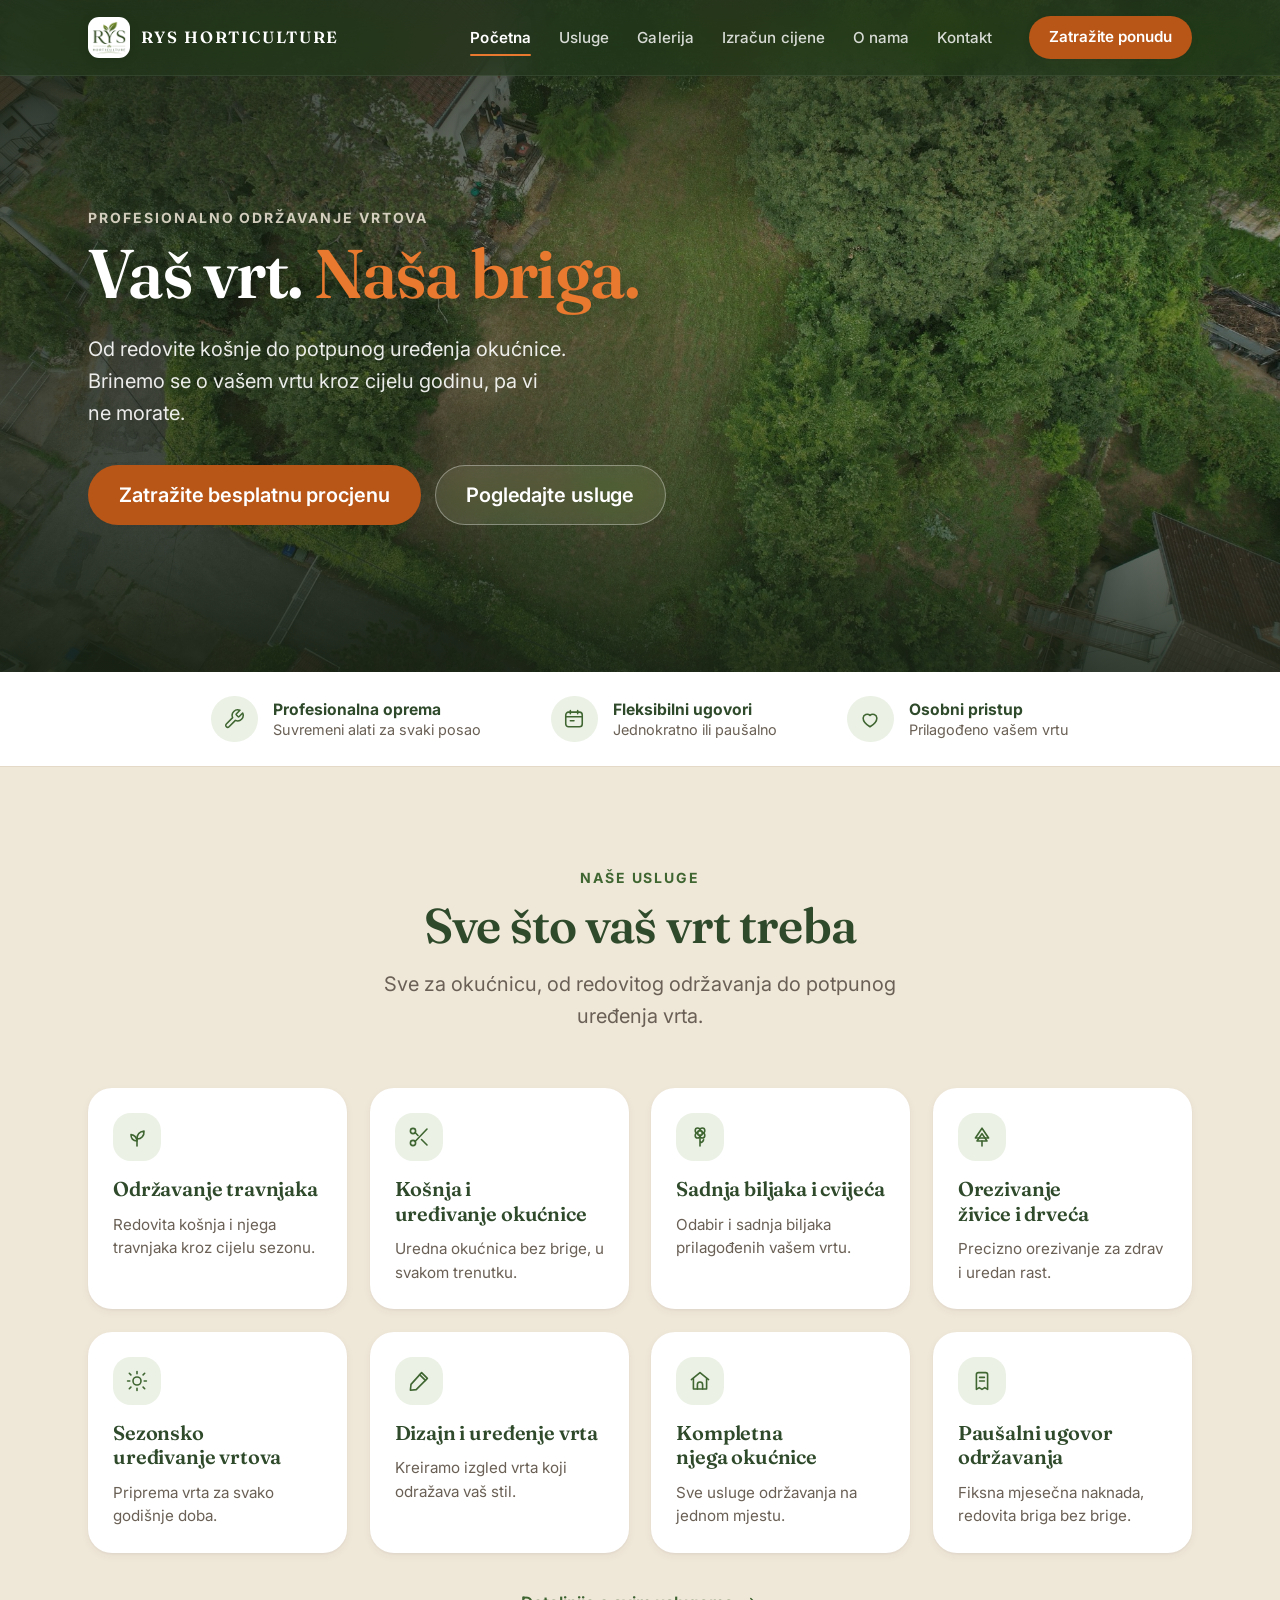
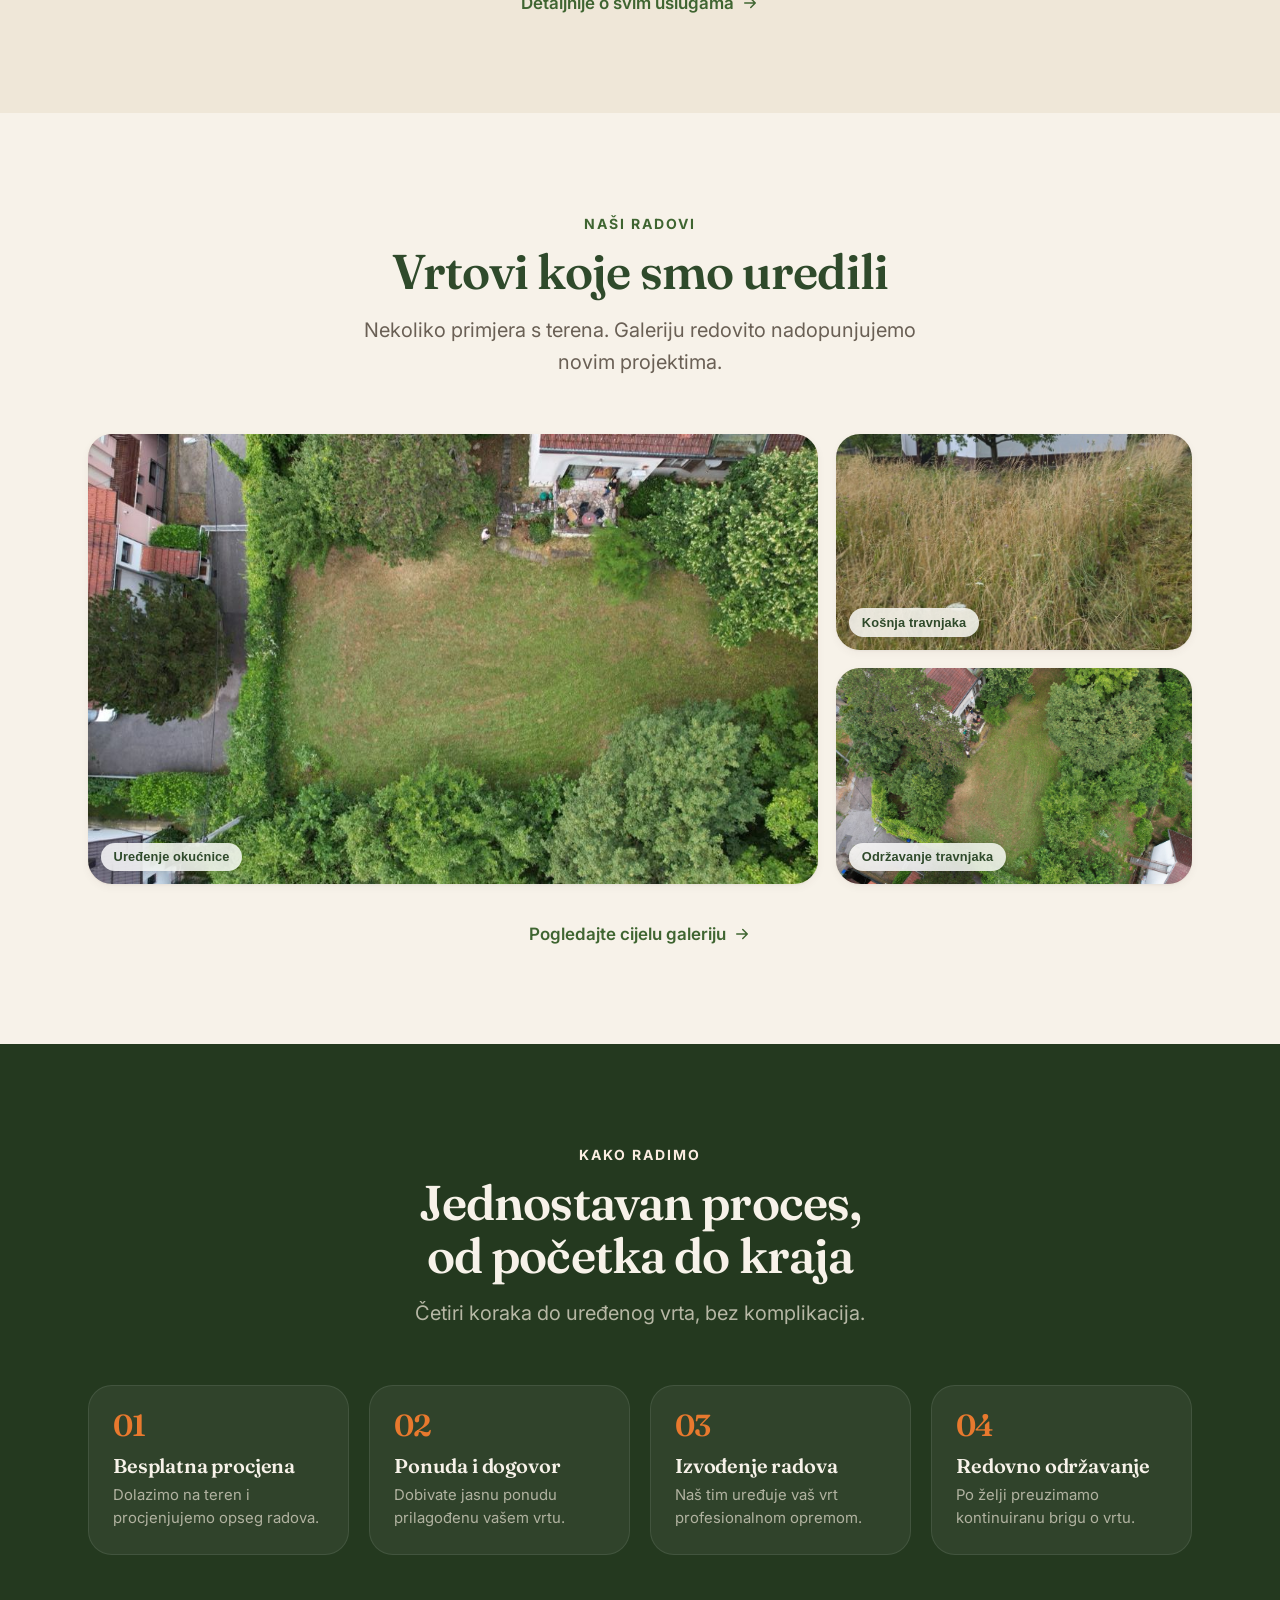
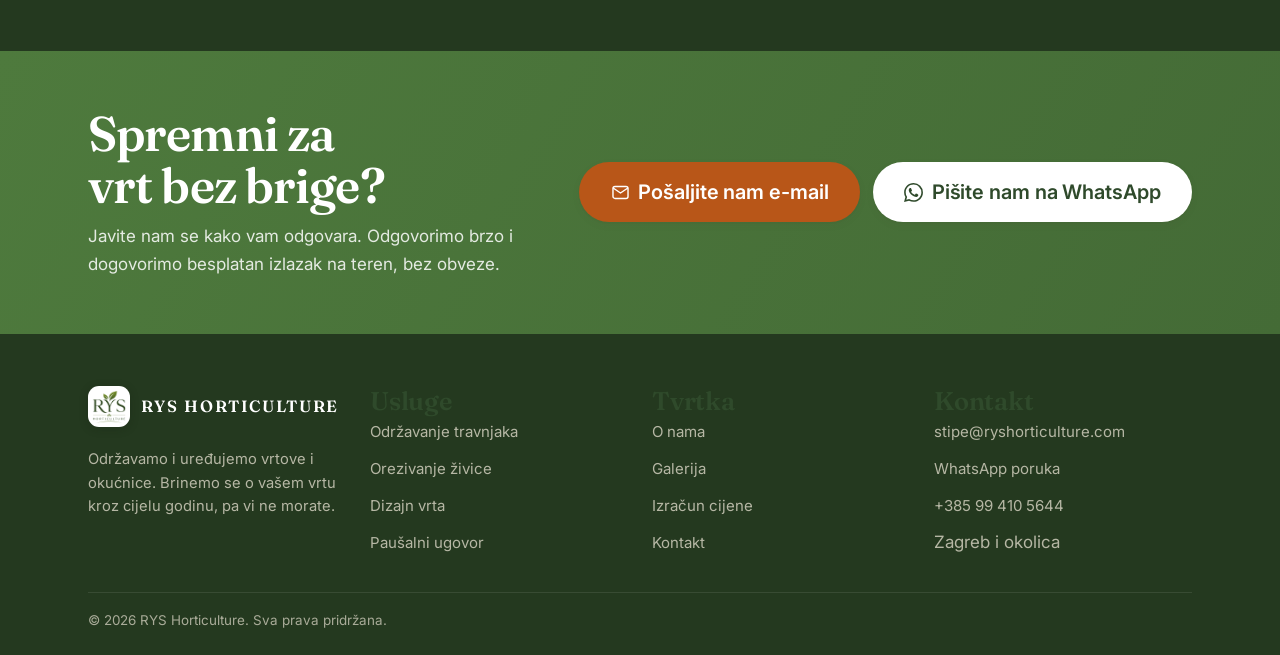
==== commit 251b561d: "v1.1 , promjena kontakt maila" ====
--- a/index.html
+++ b/index.html
@@ -30,7 +30,7 @@
   "name": "RYS Horticulture",
   "description": "Održavanje i uređenje vrtova i okućnica. Košnja travnjaka, orezivanje živice, sadnja, sezonsko uređenje i paušalni ugovori održavanja.",
   "telephone": "+385994105644",
-  "email": "stipep034@gmail.com",
+  "email": "stipe@ryshorticulture.com",
   "image": "assets/img/hero-vrt-sm.jpg",
   "logo": "assets/img/logo-sm.png",
   "priceRange": "€€",
@@ -323,11 +323,10 @@
         <p>Javite nam se kako vam odgovara. Odgovorimo brzo i dogovorimo besplatan izlazak na teren, bez obveze.</p>
       </div>
       <div class="cta__actions" data-reveal style="--i:1">
-        <a class="btn btn--lg" href="mailto:stipep034@gmail.com?subject=Upit%20za%20ponudu%20%7C%20RYS%20Horticulture">
+        <a class="btn btn--lg" href="mailto:stipe@ryshorticulture.com?subject=Upit%20za%20ponudu%20%7C%20RYS%20Horticulture">
           <svg width="19" height="19" viewBox="0 0 24 24" fill="none" stroke="currentColor" stroke-width="1.8" stroke-linecap="round" stroke-linejoin="round"><rect x="2.5" y="4.5" width="19" height="15" rx="2.6"/><path d="m3.2 6.6 8.8 6 8.8-6"/></svg>
           Pošaljite nam e-mail
         </a>
-        <!-- PLACEHOLDER: zamijeniti stvarnim WhatsApp brojem -->
         <a class="btn btn--lg btn--white" href="https://wa.me/385994105644?text=Pozdrav%2C%20zanima%20me%20ponuda%20za%20ure%C4%91enje%20vrta." target="_blank" rel="noopener">
           <svg width="19" height="19" viewBox="0 0 24 24" fill="currentColor" aria-hidden="true"><path d="M17.472 14.382c-.297-.149-1.758-.867-2.03-.967-.273-.099-.471-.148-.67.15-.197.297-.767.966-.94 1.164-.173.199-.347.223-.644.075-.297-.15-1.255-.463-2.39-1.475-.883-.788-1.48-1.761-1.653-2.059-.173-.297-.018-.458.13-.606.134-.133.298-.347.446-.52.149-.174.198-.298.298-.497.099-.198.05-.371-.025-.52-.075-.149-.669-1.612-.916-2.207-.242-.579-.487-.5-.669-.51a12.8 12.8 0 0 0-.57-.01c-.198 0-.52.074-.792.372-.272.297-1.04 1.016-1.04 2.479 0 1.462 1.065 2.875 1.213 3.074.149.198 2.096 3.2 5.077 4.487.709.306 1.262.489 1.694.625.712.227 1.36.195 1.872.118.571-.085 1.758-.719 2.006-1.413.248-.694.248-1.289.173-1.413-.074-.124-.272-.198-.57-.347M12.05 21.785h-.004a9.87 9.87 0 0 1-5.031-1.378l-.361-.214-3.741.982.998-3.648-.235-.374a9.86 9.86 0 0 1-1.51-5.26c.001-5.45 4.436-9.884 9.888-9.884 2.64 0 5.122 1.03 6.988 2.898a9.825 9.825 0 0 1 2.893 6.994c-.003 5.45-4.437 9.884-9.885 9.884m8.413-18.297A11.815 11.815 0 0 0 12.05 0C5.495 0 .16 5.335.157 11.892c0 2.096.547 4.142 1.588 5.945L.057 24l6.305-1.654a11.882 11.882 0 0 0 5.683 1.448h.005c6.554 0 11.89-5.335 11.893-11.893a11.821 11.821 0 0 0-3.48-8.413"/></svg>
           Pišite nam na WhatsApp
@@ -372,9 +371,8 @@
 
       <div>
         <h3>Kontakt</h3>
-        <!-- PLACEHOLDER: svi kontakt podaci -->
         <ul>
-          <li><a href="mailto:stipep034@gmail.com">stipep034@gmail.com</a></li>
+          <li><a href="mailto:stipe@ryshorticulture.com">stipe@ryshorticulture.com</a></li>
           <li><a href="https://wa.me/385994105644" target="_blank" rel="noopener">WhatsApp poruka</a></li>
           <li><a href="tel:+385994105644">+385 99 410 5644</a></li>
           <li>Zagreb i okolica</li>
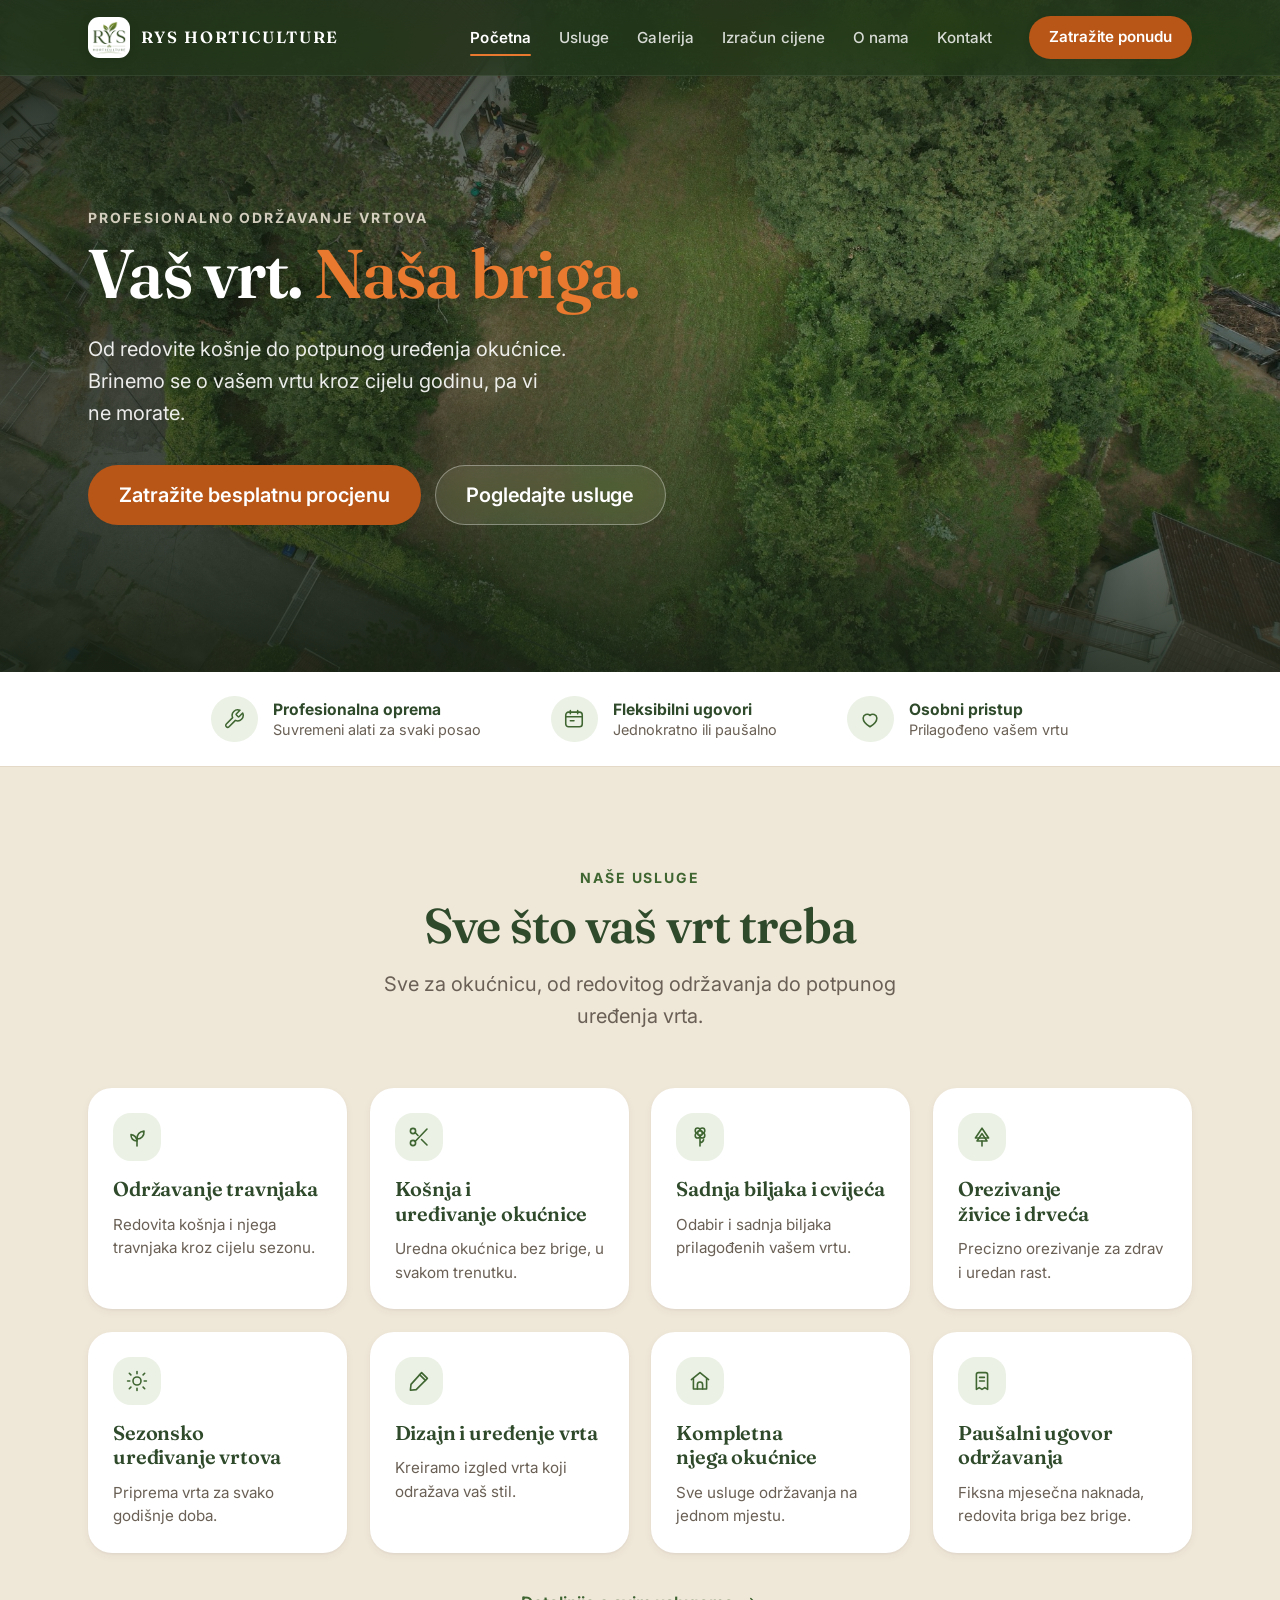
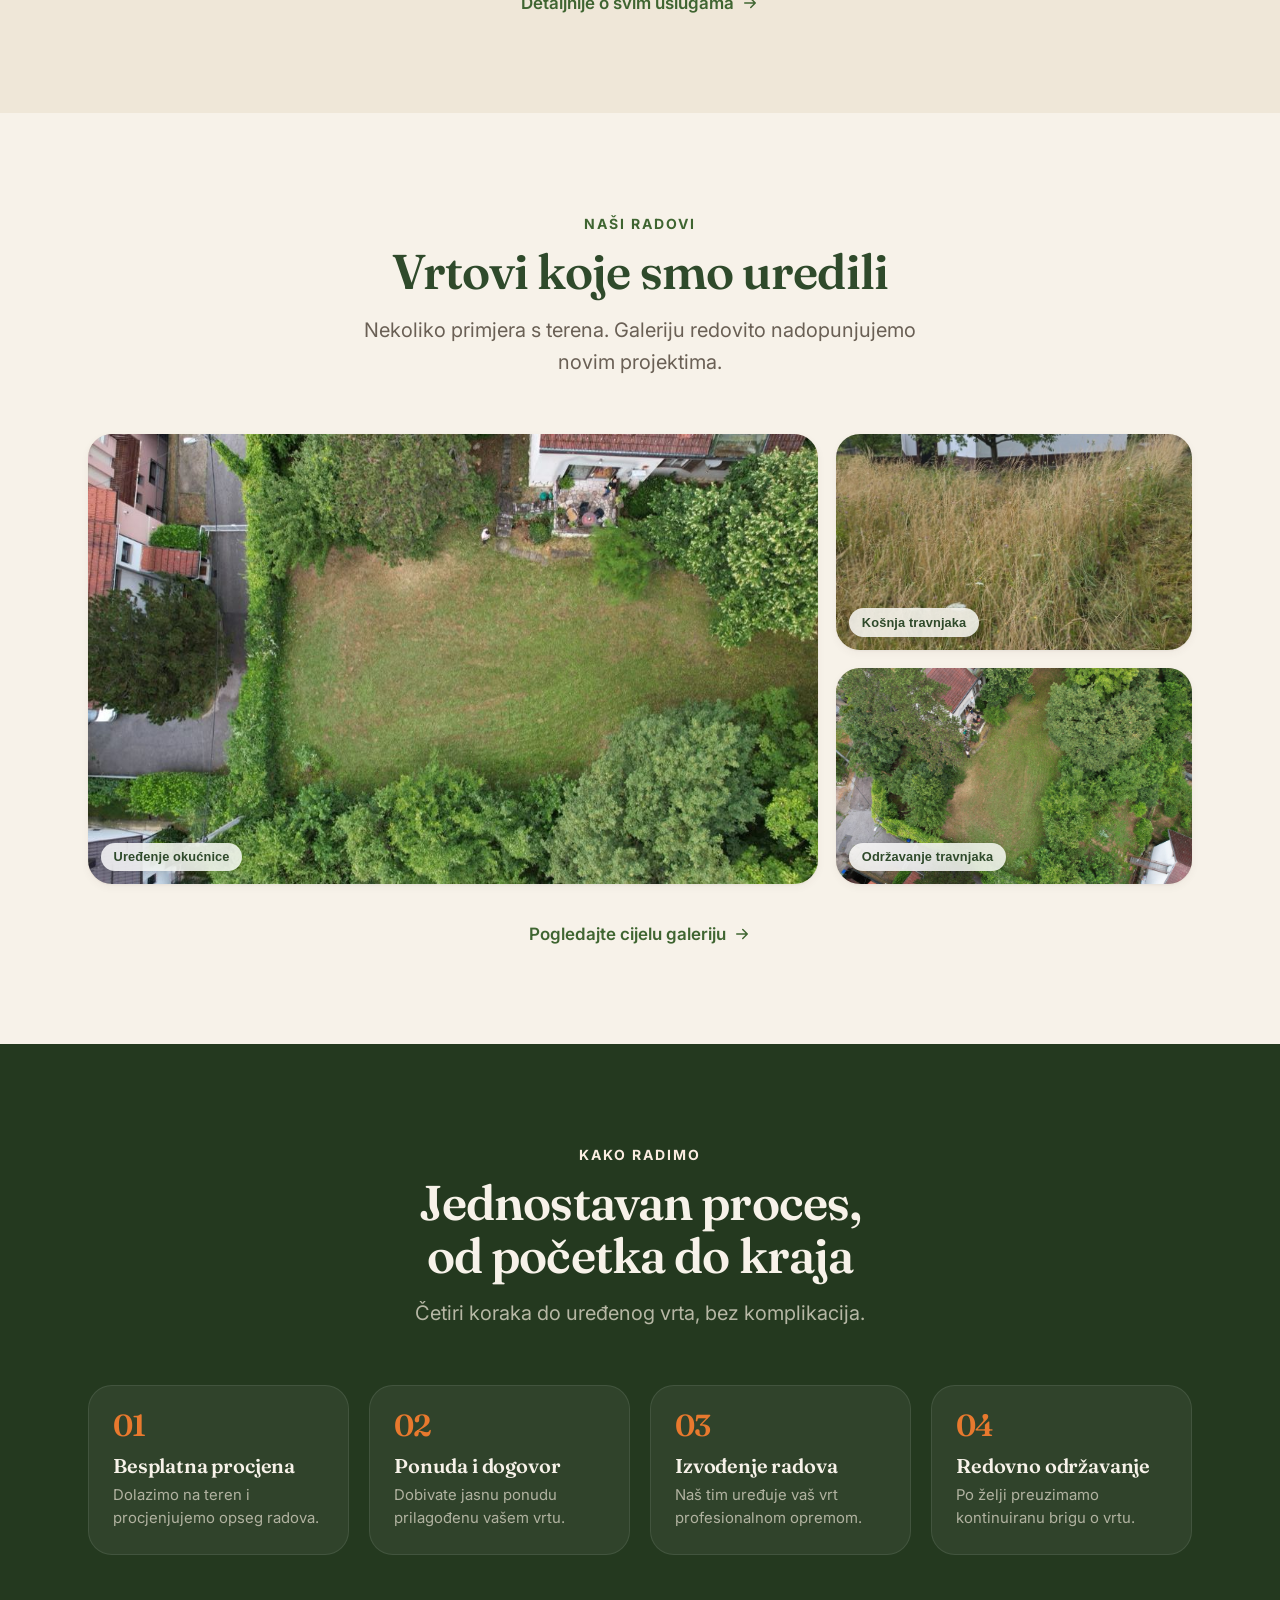
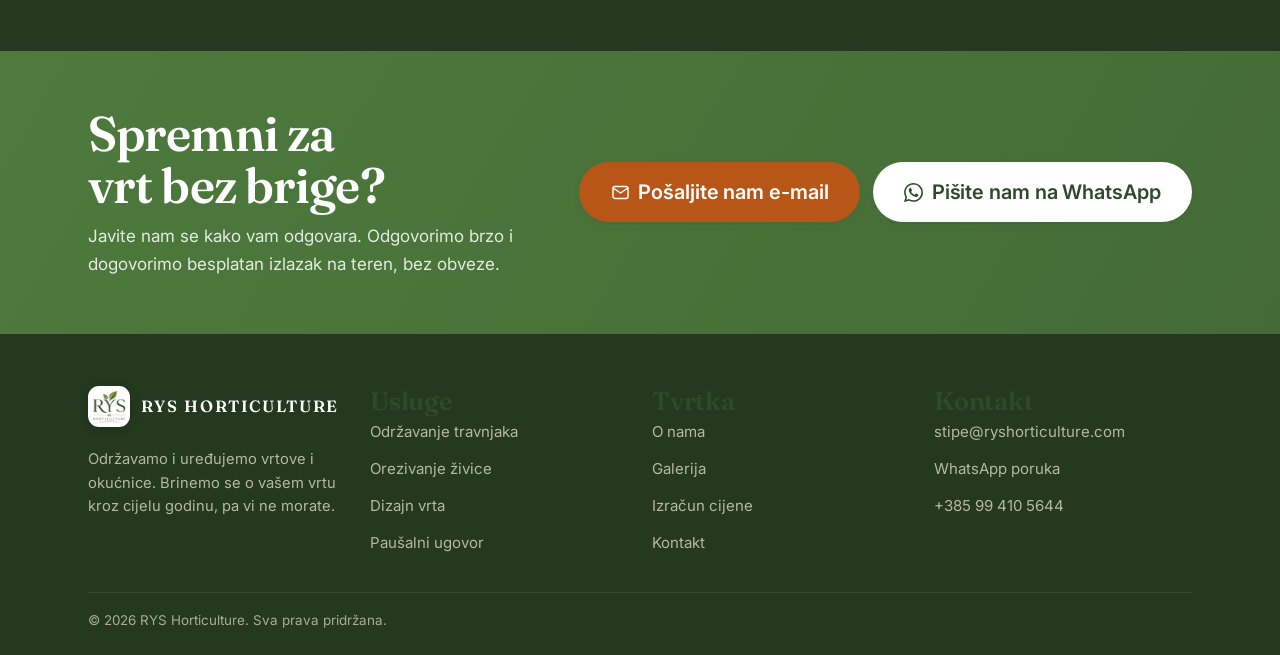
==== commit a77d6514: "izbrisano Zagreb i okolica na dnu" ====
--- a/index.html
+++ b/index.html
@@ -375,7 +375,6 @@
           <li><a href="mailto:stipe@ryshorticulture.com">stipe@ryshorticulture.com</a></li>
           <li><a href="https://wa.me/385994105644" target="_blank" rel="noopener">WhatsApp poruka</a></li>
           <li><a href="tel:+385994105644">+385 99 410 5644</a></li>
-          <li>Zagreb i okolica</li>
         </ul>
       </div>
     </div>
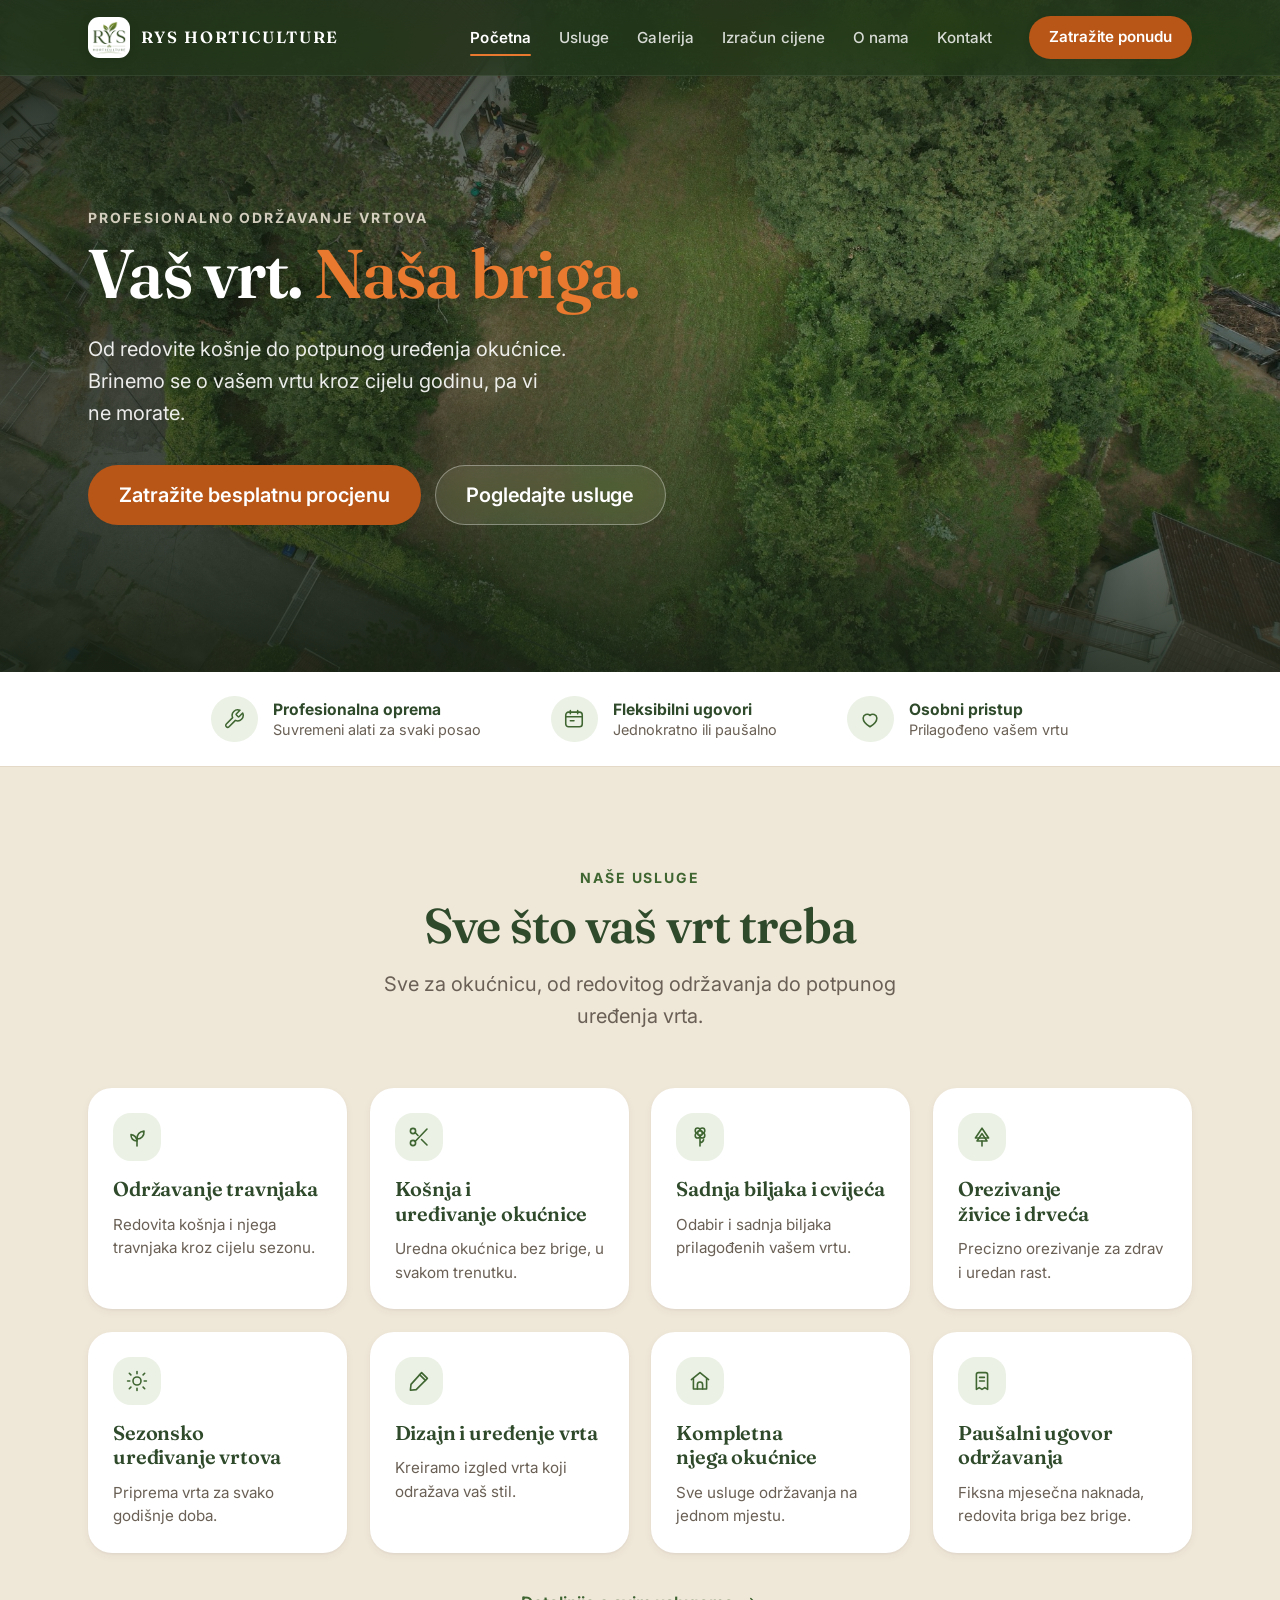
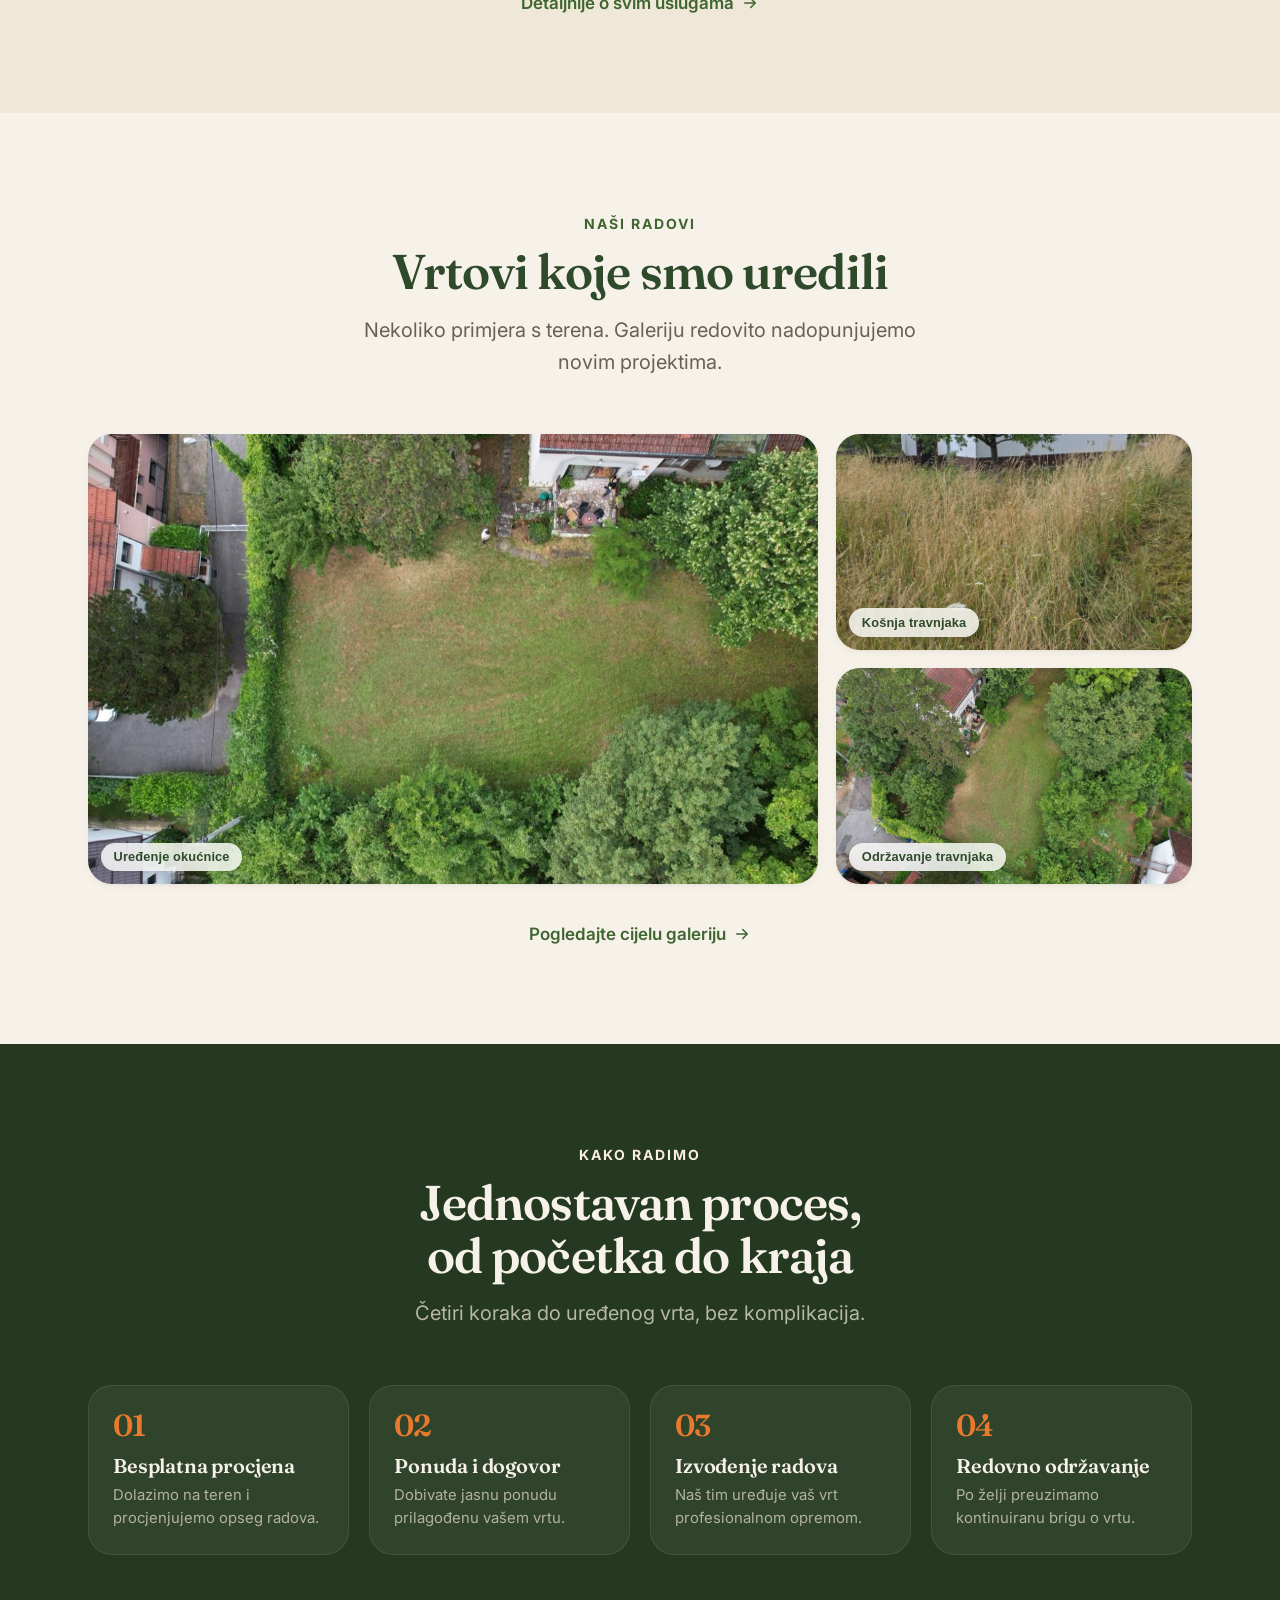
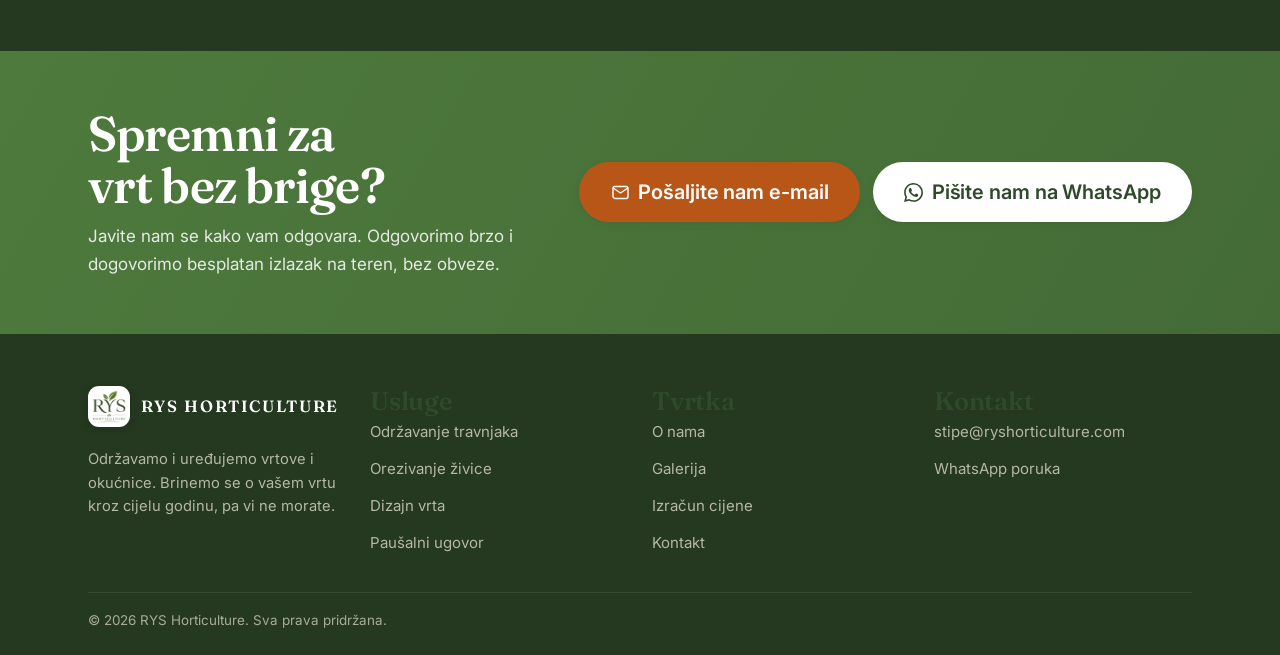
==== commit eedb4dc5: "favIcon & Phone update" ====
--- a/index.html
+++ b/index.html
@@ -6,8 +6,9 @@
 <title>RYS Horticulture | Profesionalno održavanje i uređenje vrtova</title>
 <meta name="description" content="Od redovite košnje do potpunog uređenja okućnice. Brinemo se o vašem vrtu kroz cijelu godinu, pouzdano i uredno.">
 <meta name="theme-color" content="#2F4A2B">
-<link rel="icon" href="assets/img/favicon.svg" type="image/svg+xml">
-<link rel="apple-touch-icon" href="assets/img/logo-sm.png">
+<link rel="icon" href="favicon.ico" sizes="32x32">
+<link rel="icon" href="assets/img/favicon-96.png" type="image/png" sizes="96x96">
+<link rel="apple-touch-icon" href="apple-touch-icon.png">
 
 <meta property="og:type" content="website">
 <meta property="og:locale" content="hr_HR">
@@ -374,7 +375,6 @@
         <ul>
           <li><a href="mailto:stipe@ryshorticulture.com">stipe@ryshorticulture.com</a></li>
           <li><a href="https://wa.me/385994105644" target="_blank" rel="noopener">WhatsApp poruka</a></li>
-          <li><a href="tel:+385994105644">+385 99 410 5644</a></li>
         </ul>
       </div>
     </div>
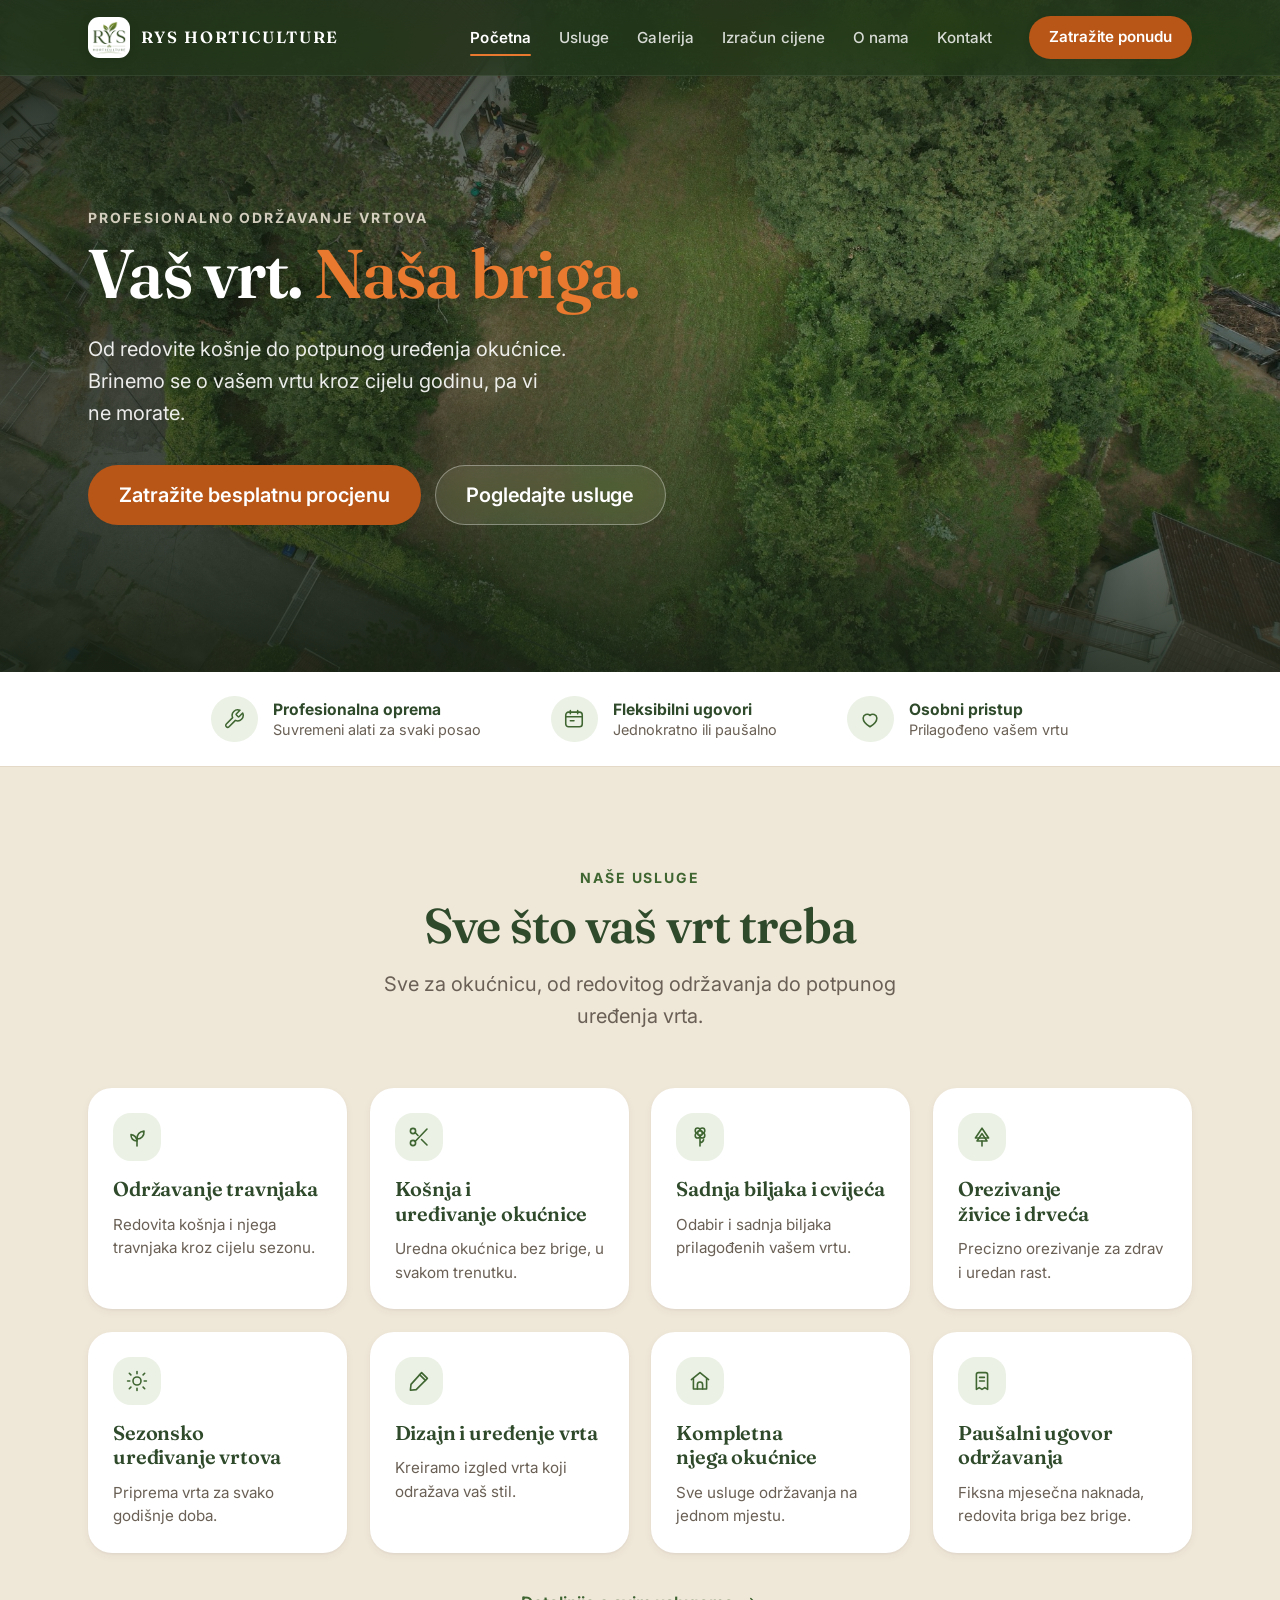
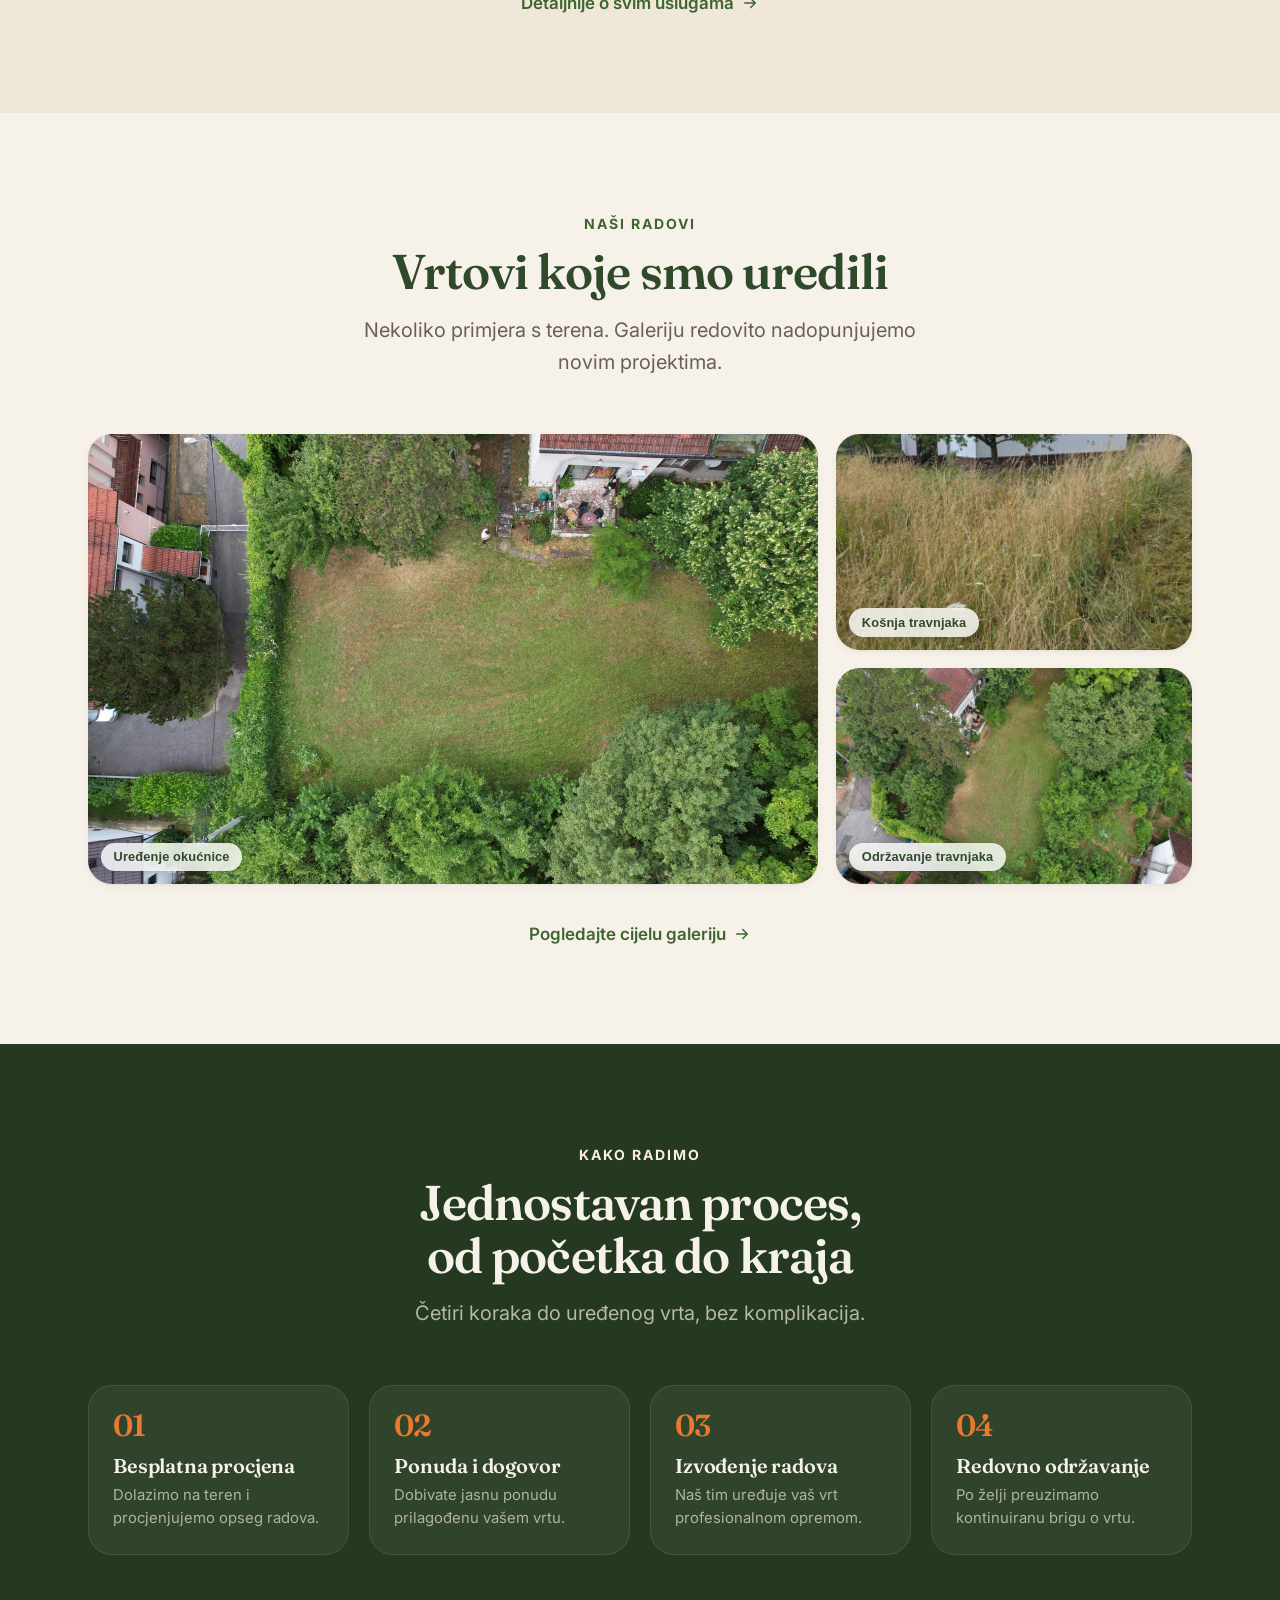
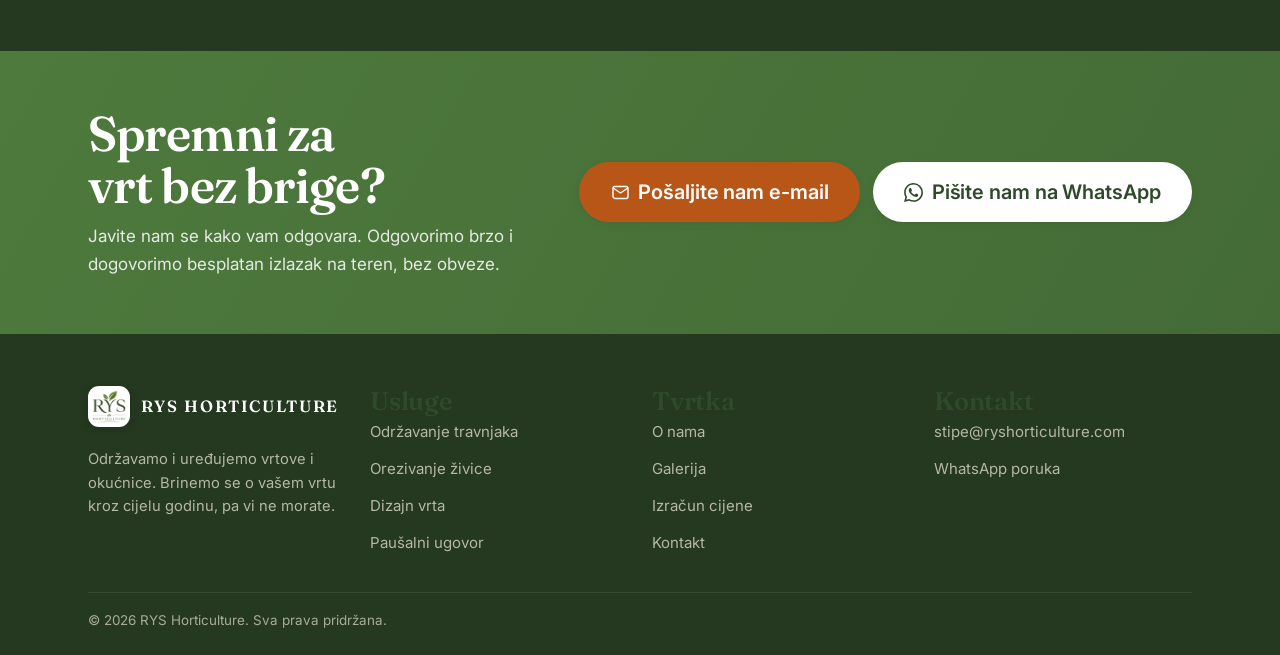
==== commit 14c0b6e9: "final acc test, i hope" ====
--- a/index.html
+++ b/index.html
@@ -18,7 +18,7 @@
 
 <link rel="preconnect" href="https://fonts.googleapis.com">
 <link rel="preconnect" href="https://fonts.gstatic.com" crossorigin>
-<link rel="stylesheet" href="https://fonts.googleapis.com/css2?family=Fraunces:opsz,wght@9..144,400..700&family=Inter:wght@400;500;600;700&display=swap">
+<link rel="stylesheet" href="https://fonts.googleapis.com/css2?family=Fraunces:opsz,wght@9..144,600&family=Inter:wght@400..700&display=swap">
 <link rel="stylesheet" href="assets/css/style.css">
 <script>document.documentElement.classList.add('js');</script>
 
--- a/assets/css/style.css
+++ b/assets/css/style.css
@@ -19,11 +19,8 @@
   --cream-lo:       #E4D9C6;   /* rub / razdjelnik na kremastoj */
   --surface:        #FFFFFF;
   --leaf-700:       #3F6531;   /* tekst zelene boje na kremastoj (5.5:1) */
-  --leaf-300:       #8CB077;   /* zelena na tamnoj podlozi */
   --leaf-050:       #EBF1E5;
   --forest-900:     #24391F;
-  --forest-700:     #2F4A2B;
-  --forest-500:     #3D5F37;
   --terracotta-600: #B85618;   /* ispuna gumba, bijeli tekst (4.8:1) */
   --terracotta-700: #97440F;
   --terracotta-050: #FBEDE1;
@@ -35,7 +32,6 @@
   --text:           var(--bark);
   --text-muted:     var(--bark-600);
   --heading:        var(--forest);
-  --line:           color-mix(in srgb, var(--bark) 14%, transparent);
 
   /* Tipografija */
   --font-display: "Fraunces", "Iowan Old Style", "Palatino Linotype", Georgia, serif;
@@ -45,12 +41,10 @@
   --step-0:  clamp(1rem, 0.97rem + 0.15vw, 1.0625rem);
   --step-1:  clamp(1.125rem, 1.08rem + 0.22vw, 1.25rem);
   --step-2:  clamp(1.3rem, 1.20rem + 0.50vw, 1.6rem);
-  --step-3:  clamp(1.6rem, 1.40rem + 1.00vw, 2.25rem);
   --step-4:  clamp(2rem, 1.65rem + 1.75vw, 3.1rem);
   --step-5:  clamp(2.5rem, 1.90rem + 3.00vw, 4.4rem);
 
   /* Prostor — u rem, da layout raste zajedno s tekstom */
-  --sp-1: 0.375rem;
   --sp-2: 0.625rem;
   --sp-3: 1rem;
   --sp-4: 1.5rem;
@@ -175,7 +169,6 @@
 .wrap--narrow { max-width: var(--wrap-narrow); }
 
 .section { padding-block: clamp(3.25rem, 8vw, var(--sp-8)); }
-.section--tight { padding-block: clamp(2.5rem, 6vw, 4rem); }
 .section--cream { background: var(--cream); }
 .section--paper { background: var(--cream-hi); }
 .section--forest { background: var(--forest-900); color: color-mix(in srgb, var(--cream) 88%, transparent); }
@@ -244,13 +237,6 @@
 /* Odziv na pritisak, ne na otpuštanje */
 .btn[data-pressed] { transform: scale(.965); transition-duration: 90ms; }
 
-.btn--ghost {
-  --btn-bg: transparent;
-  --btn-fg: var(--forest);
-  border-color: color-mix(in srgb, var(--forest) 26%, transparent);
-  box-shadow: none;
-}
-.btn--ghost:hover { background: color-mix(in srgb, var(--forest) 7%, transparent); border-color: color-mix(in srgb, var(--forest) 40%, transparent); box-shadow: none; }
 
 .btn--onDark {
   --btn-bg: rgba(255,255,255,.10);
@@ -269,7 +255,6 @@
 .btn--leaf:hover { background: var(--forest); }
 
 .btn--lg { padding: 1.05rem 1.9rem; min-height: 3.4rem; font-size: var(--step-1); }
-.btn--block { width: 100%; }
 /* Na telefonu duga oznaka mora prelomiti umjesto da probije ekran */
 @media (max-width: 30rem) { .btn { white-space: normal; } }
 .btn svg { flex: none; }
@@ -1216,7 +1201,7 @@
   grid-template-columns: 1fr;
 }
 .split--top { align-items: start; }
-@media (min-width: 56rem) { .split { grid-template-columns: 1fr 1fr; } .split--reverse > :first-child { order: 2; } }
+@media (min-width: 56rem) { .split { grid-template-columns: 1fr 1fr; } }
 .split__media { border-radius: var(--r-xl); overflow: hidden; box-shadow: var(--shadow-lg); }
 .split__media img { width: 100%; aspect-ratio: 4 / 3; object-fit: cover; }
 
@@ -1297,8 +1282,7 @@
 }
 
 @media (prefers-contrast: more) {
-  :root { --text-muted: var(--bark); --line: var(--bark); }
+  :root { --text-muted: var(--bark); }
   .card, .method, .value, .panel { border: 1px solid var(--bark); }
-  .btn--ghost { border-color: var(--forest); }
   .nav a { color: #fff; }
 }
